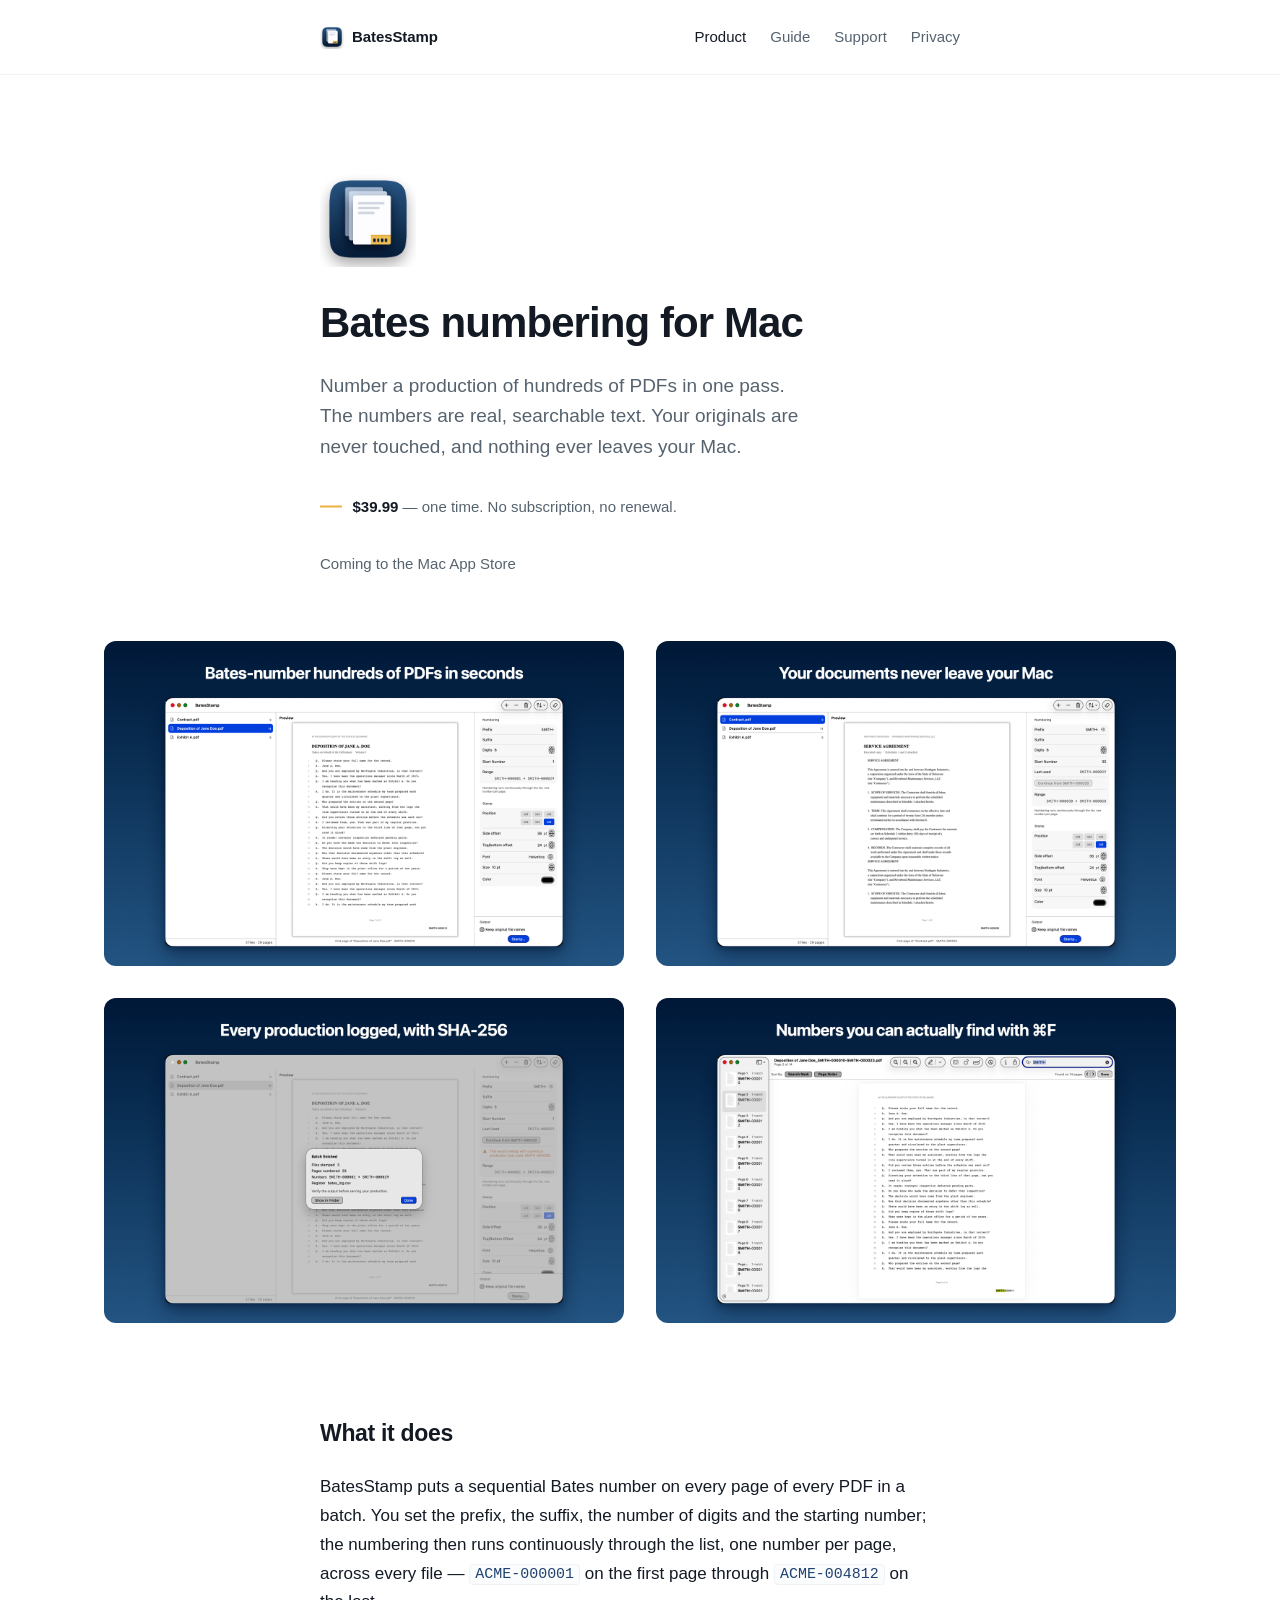
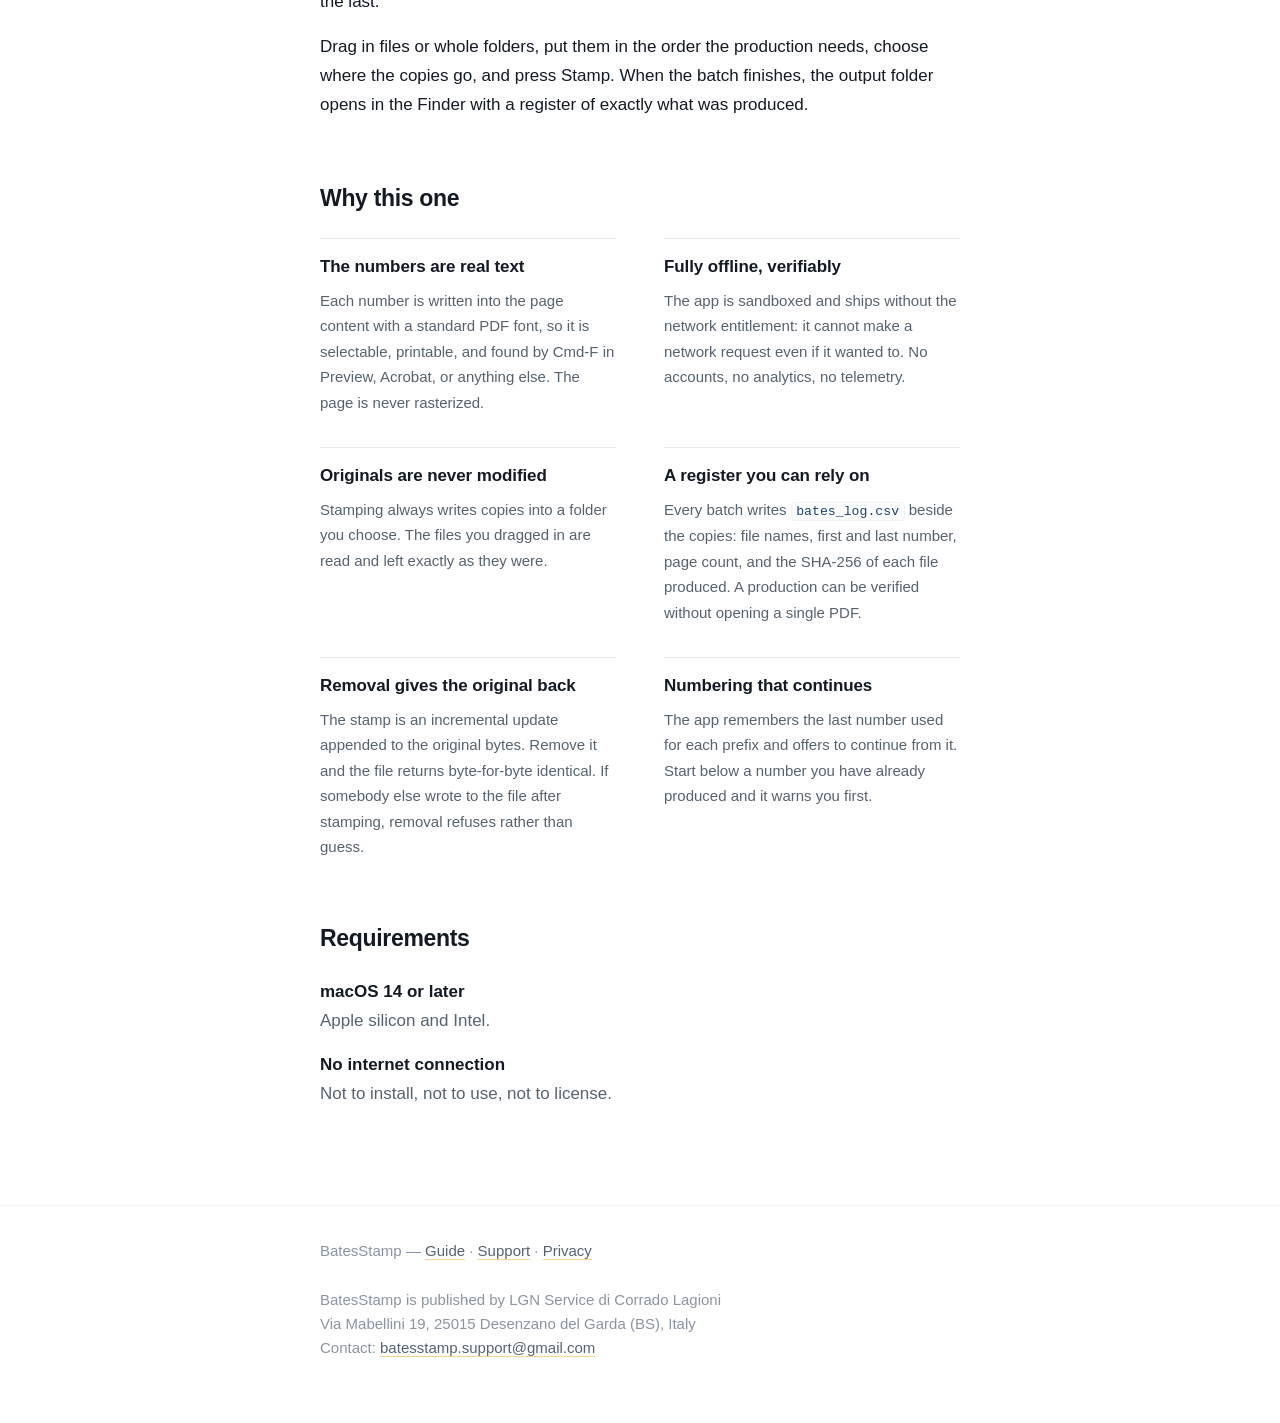
==== index.html @ 4b19bd5b "Publish site: 2026-09-12" ====
<!DOCTYPE html>
<html lang="en">
<head>
<meta charset="utf-8">
<meta name="viewport" content="width=device-width, initial-scale=1">
<title>BatesStamp — Bates numbering for Mac</title>
<meta name="description" content="Native macOS app that applies Bates numbering to batches of PDFs. Searchable numbers, fully offline, one-time purchase.">
<meta name="google-site-verification" content="0Fkn_wu-noSVgcpJXr1SHPMTS2Ft7W7g7rR6c6q0I0M" />
<link rel="icon" href="icon.png" type="image/png">
<link rel="stylesheet" href="style.css">
</head>
<body>

<header class="site-header">
    <div class="wrap">
        <a class="brand" href="index.html"><img src="icon.png" alt="">BatesStamp</a>
        <nav>
            <a href="index.html" aria-current="page">Product</a>
            <a href="guide.html">Guide</a>
            <a href="support.html">Support</a>
            <a href="privacy.html">Privacy</a>
        </nav>
    </div>
</header>

<main>

    <div class="wrap">

    <div class="hero">
        <img class="app-icon" src="icon.png" alt="The BatesStamp app icon" width="256" height="256">
        <h1>Bates numbering for Mac</h1>
        <p class="lead">
            Number a production of hundreds of PDFs in one pass. The numbers are
            real, searchable text. Your originals are never touched, and nothing
            ever leaves your Mac.
        </p>
        <p class="price"><span><strong>$39.99</strong> — one time. No subscription, no renewal.</span></p>

        <!-- Once the app is on sale, replace this line with the official Mac App
             Store badge from Apple's marketing resources, linked to the app's
             page. Keep the artwork local. -->
        <p class="coming">Coming to the Mac App Store</p>
    </div>

    </div>

    <div class="gallery">
        <img src="images/1-batch-and-preview.png" width="1440" height="900" loading="lazy"
             alt="A batch of three PDFs loaded in BatesStamp, the live preview showing SMITH-000010 stamped on the first page of a deposition.">
        <img src="images/2-numbering-panel.png" width="1440" height="900" loading="lazy"
             alt="The numbering settings: prefix SMITH-, six digits, and the range SMITH-000030 to SMITH-000058 the batch will produce.">
        <img src="images/3-batch-summary.png" width="1440" height="900" loading="lazy"
             alt="The end-of-batch summary: three files stamped, 29 pages numbered, SMITH-000001 to SMITH-000029, register bates_log.csv.">
        <img src="images/4-search-the-number.png" width="1440" height="900" loading="lazy"
             alt="A stamped PDF open in Preview, where a search for SMITH- finds the number on all fourteen pages.">
    </div>

    <div class="wrap">

    <section class="block">
        <h2>What it does</h2>
        <p>
            BatesStamp puts a sequential Bates number on every page of every PDF
            in a batch. You set the prefix, the suffix, the number of digits and
            the starting number; the numbering then runs continuously through the
            list, one number per page, across every file — <code>ACME-000001</code>
            on the first page through <code>ACME-004812</code> on the last.
        </p>
        <p>
            Drag in files or whole folders, put them in the order the production
            needs, choose where the copies go, and press Stamp. When the batch
            finishes, the output folder opens in the Finder with a register of
            exactly what was produced.
        </p>
    </section>

    <section class="block">
        <h2>Why this one</h2>
        <div class="features">

            <div class="feature">
                <h3>The numbers are real text</h3>
                <p>
                    Each number is written into the page content with a standard
                    PDF font, so it is selectable, printable, and found by Cmd-F
                    in Preview, Acrobat, or anything else. The page is never
                    rasterized.
                </p>
            </div>

            <div class="feature">
                <h3>Fully offline, verifiably</h3>
                <p>
                    The app is sandboxed and ships without the network
                    entitlement: it cannot make a network request even if it
                    wanted to. No accounts, no analytics, no telemetry.
                </p>
            </div>

            <div class="feature">
                <h3>Originals are never modified</h3>
                <p>
                    Stamping always writes copies into a folder you choose. The
                    files you dragged in are read and left exactly as they were.
                </p>
            </div>

            <div class="feature">
                <h3>A register you can rely on</h3>
                <p>
                    Every batch writes <code>bates_log.csv</code> beside the
                    copies: file names, first and last number, page count, and
                    the SHA-256 of each file produced. A production can be
                    verified without opening a single PDF.
                </p>
            </div>

            <div class="feature">
                <h3>Removal gives the original back</h3>
                <p>
                    The stamp is an incremental update appended to the original
                    bytes. Remove it and the file returns byte-for-byte
                    identical. If somebody else wrote to the file after
                    stamping, removal refuses rather than guess.
                </p>
            </div>

            <div class="feature">
                <h3>Numbering that continues</h3>
                <p>
                    The app remembers the last number used for each prefix and
                    offers to continue from it. Start below a number you have
                    already produced and it warns you first.
                </p>
            </div>

        </div>
    </section>

    <section class="block">
        <h2>Requirements</h2>
        <dl class="facts">
            <dt>macOS 14 or later</dt>
            <dd>Apple silicon and Intel.</dd>
            <dt>No internet connection</dt>
            <dd>Not to install, not to use, not to license.</dd>
        </dl>
    </section>

    </div>

</main>

<footer class="site-footer">
    <div class="wrap">
        <p>BatesStamp — <a href="guide.html">Guide</a> · <a href="support.html">Support</a> · <a href="privacy.html">Privacy</a></p>
        <p class="publisher">
            BatesStamp is published by LGN Service di Corrado Lagioni<br>
            Via Mabellini 19, 25015 Desenzano del Garda (BS), Italy<br>
            Contact: <a href="mailto:batesstamp.support@gmail.com">batesstamp.support@gmail.com</a>
        </p>
    </div>
</footer>

</body>
</html>
---- style.css ----
/* BatesStamp — hand-written stylesheet.
   No framework, no external font, no remote asset of any kind: the site makes
   the same promise the app does.

   One scale for type, one scale for space, and the icon's own colours used
   sparingly: navy carries the structure, gold appears only where the eye
   should stop. */

:root {
    /* Type: a 1.2 scale off a 17px body, rounded to whole pixels. */
    --text-xs:   0.8125rem;   /* 13 */
    --text-sm:   0.9375rem;   /* 15 */
    --text-base: 1.0625rem;   /* 17 */
    --text-md:   1.1875rem;   /* 19 */
    --text-lg:   1.4375rem;   /* 23 */

    /* Space: multiples of 8, so the vertical rhythm never drifts. */
    --space-1:  0.5rem;
    --space-2:  1rem;
    --space-3:  1.5rem;
    --space-4:  2rem;
    --space-5:  3rem;
    --space-6:  4rem;
    --space-7:  6rem;

    --measure: 65ch;          /* the reading line, never longer */
    --container: 43rem;

    /* Colour, from the icon. */
    --navy:      #1f426e;
    --gold:      #ecb242;
    --gold-ink:  #8a6212;                  /* gold dark enough to read as text */
    --gold-soft: rgba(236, 178, 66, 0.55); /* the underline, barely there */

    --bg:      #ffffff;
    --surface: #fbfcfd;
    --text:    #131a24;
    --text-2:  #56636f;
    --text-3:  #8a95a1;
    --line:    #e7ebf0;
    --line-2:  #f0f3f6;
}

@media (prefers-color-scheme: dark) {
    :root {
        --navy:      #a9c6e8;
        --gold:      #ecb242;
        --gold-ink:  #e0a93e;
        --gold-soft: rgba(236, 178, 66, 0.45);

        --bg:      #0b1017;
        --surface: #10171f;
        --text:    #e8edf3;
        --text-2:  #97a4b2;
        --text-3:  #69747f;
        --line:    #1d2732;
        --line-2:  #161f29;
    }
}

*, *::before, *::after { box-sizing: border-box; }

html { -webkit-text-size-adjust: 100%; }

body {
    margin: 0;
    background: var(--bg);
    color: var(--text);
    font-family: -apple-system, BlinkMacSystemFont, "SF Pro Text", "Segoe UI",
                 Roboto, Helvetica, Arial, sans-serif;
    font-size: var(--text-base);
    line-height: 1.7;
    -webkit-font-smoothing: antialiased;
    -moz-osx-font-smoothing: grayscale;
}

/* --- Type --- */

h1, h2, h3 {
    font-family: -apple-system, BlinkMacSystemFont, "SF Pro Display", "Segoe UI",
                 Roboto, Helvetica, Arial, sans-serif;
    color: var(--text);
    font-weight: 600;
    margin: 0;
    text-wrap: balance;
}

h1 {
    font-size: clamp(2rem, 1.35rem + 2.6vw, 2.625rem);
    line-height: 1.15;
    letter-spacing: -0.022em;
}

h2 {
    font-size: var(--text-lg);
    line-height: 1.3;
    letter-spacing: -0.014em;
    margin-bottom: var(--space-3);
}

h3 {
    font-size: var(--text-base);
    line-height: 1.45;
    letter-spacing: -0.006em;
    margin-bottom: var(--space-1);
}

p { margin: 0 0 var(--space-2); max-width: var(--measure); }
p:last-child { margin-bottom: 0; }

/* Lists read as prose, so they keep the reading measure and the paragraph
   rhythm rather than the browser's defaults. */

ul, ol {
    margin: 0 0 var(--space-2);
    padding-left: 1.4em;
    max-width: var(--measure);
}

li { margin-bottom: var(--space-1); }
li:last-child { margin-bottom: 0; }

strong { font-weight: 600; color: var(--text); }

a {
    color: var(--text);
    text-decoration: underline;
    text-decoration-color: var(--gold-soft);
    text-underline-offset: 0.2em;
    text-decoration-thickness: 1px;
    transition: color 160ms ease;
}

a:hover { color: var(--gold-ink); }

a:focus-visible {
    outline: 2px solid var(--gold);
    outline-offset: 3px;
    border-radius: 2px;
}

code {
    font-family: ui-monospace, SFMono-Regular, "SF Mono", Menlo, Consolas, monospace;
    font-size: 0.88em;
    color: var(--navy);
    background: var(--surface);
    border: 1px solid var(--line-2);
    border-radius: 4px;
    padding: 0.08em 0.34em;
    white-space: nowrap;
}

/* --- Frame --- */

.wrap {
    max-width: var(--container);
    margin: 0 auto;
    padding: 0 var(--space-3);
}

.site-header {
    padding: var(--space-3) 0;
    border-bottom: 1px solid var(--line-2);
}

.site-header .wrap {
    display: flex;
    align-items: center;
    justify-content: space-between;
    gap: var(--space-2);
    flex-wrap: wrap;
}

.brand {
    display: inline-flex;
    align-items: center;
    gap: var(--space-1);
    font-size: var(--text-sm);
    font-weight: 600;
    letter-spacing: -0.006em;
    color: var(--text);
    text-decoration: none;
}

.brand img { width: 24px; height: 24px; display: block; }

nav { display: flex; gap: var(--space-3); font-size: var(--text-sm); }

nav a {
    color: var(--text-2);
    text-decoration: none;
    transition: color 160ms ease;
}

nav a:hover, nav a[aria-current="page"] { color: var(--text); }

main { padding: var(--space-7) 0; }

.block + .block { margin-top: var(--space-6); }

.site-footer {
    border-top: 1px solid var(--line-2);
    padding: var(--space-4) 0 var(--space-6);
    color: var(--text-3);
    font-size: var(--text-sm);
}

.site-footer a { color: var(--text-2); }
.site-footer p { max-width: none; }

.site-footer .publisher {
    margin-top: var(--space-3);
    color: var(--text-3);
    line-height: 1.6;
}

/* --- Hero --- */

.hero { margin-bottom: var(--space-6); }

.hero .app-icon {
    width: 96px;
    height: 96px;
    display: block;
    margin-bottom: var(--space-4);
}

.hero h1 { margin-bottom: var(--space-3); }

.lead {
    font-size: var(--text-md);
    line-height: 1.6;
    color: var(--text-2);
    max-width: 46ch;
    margin-bottom: var(--space-4);
}

.price {
    font-size: var(--text-sm);
    color: var(--text-2);
    display: flex;
    align-items: baseline;
    gap: 0.7em;
}

/* The one place gold does any work on this page. */
.price::before {
    content: "";
    width: 22px;
    height: 2px;
    background: var(--gold);
    transform: translateY(-0.3em);
    flex: none;
}

/* --- Page intro on the inner pages --- */

.page-head { margin-bottom: var(--space-6); }
.page-head h1 { margin-bottom: var(--space-3); }
.page-head .lead { margin-bottom: 0; }

/* The line that stands where the Mac App Store badge will go. Quiet on
   purpose: it is a promise, not a button, and there is nothing to click yet. */

.coming {
    margin-top: var(--space-4);
    font-size: var(--text-sm);
    color: var(--text-2);
}

/* --- Gallery: the store panels. One per row, side by side once the page is
   wide enough that two of them are still worth looking at. It sits outside
   the reading column, which is why it is its own block in the markup. --- */

.gallery {
    max-width: 70rem;
    margin: 0 auto var(--space-7);
    padding: 0 var(--space-3);
    display: grid;
    grid-template-columns: 1fr;
    gap: var(--space-3);
}

.gallery img {
    display: block;
    width: 100%;
    height: auto;
    border-radius: 12px;
}

@media (min-width: 60rem) {
    .gallery { grid-template-columns: 1fr 1fr; gap: var(--space-4); }
}

/* --- Features: a grid drawn with hairlines, not with boxes --- */

.features {
    display: grid;
    grid-template-columns: 1fr 1fr;
    gap: var(--space-4) var(--space-5);
}

.feature { border-top: 1px solid var(--line); padding-top: var(--space-2); }
.feature p { color: var(--text-2); font-size: var(--text-sm); max-width: 42ch; }

/* --- Facts --- */

.facts { margin: 0; }
.facts dt { font-weight: 600; margin-top: var(--space-2); }
.facts dt:first-of-type { margin-top: 0; }
.facts dd { margin: 0; color: var(--text-2); max-width: var(--measure); }

/* --- FAQ --- */

.faq { border-top: 1px solid var(--line); }
.faq section { border-bottom: 1px solid var(--line); padding: var(--space-3) 0; }
.faq h3 { margin-bottom: var(--space-1); }
.faq p { color: var(--text-2); font-size: var(--text-sm); }
.faq p + p { margin-top: var(--space-2); }

/* --- Contact --- */

.contact { margin-bottom: var(--space-5); }
.contact .email { font-size: var(--text-md); display: inline-block; margin-bottom: var(--space-2); }
.contact p { color: var(--text-2); font-size: var(--text-sm); }

.note { color: var(--text-3); font-size: var(--text-sm); margin-top: var(--space-5); }

/* --- Narrow --- */

@media (max-width: 640px) {
    :root { --space-7: 4rem; --space-6: 3rem; }
    body { font-size: 1rem; }
    .features { grid-template-columns: 1fr; gap: var(--space-3); }
    .hero .app-icon { width: 80px; height: 80px; }
    nav { gap: var(--space-2); }
}
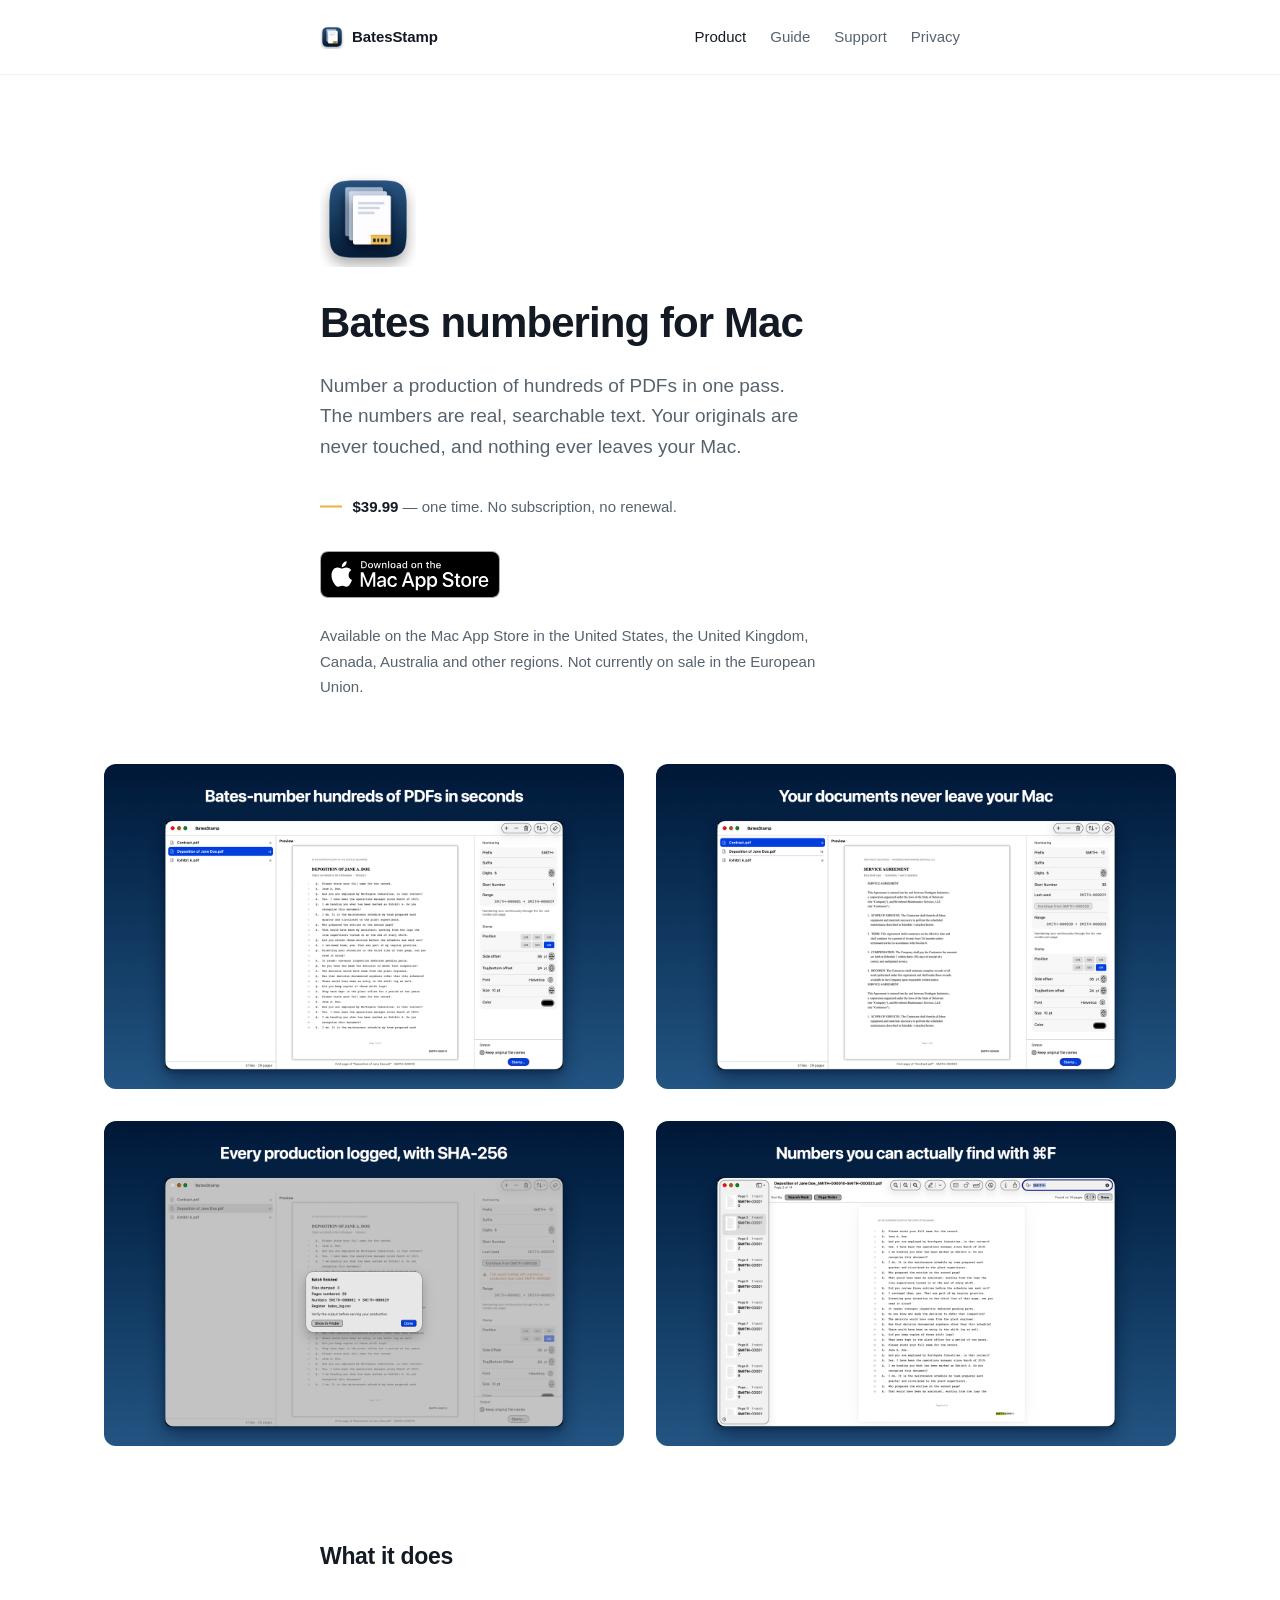
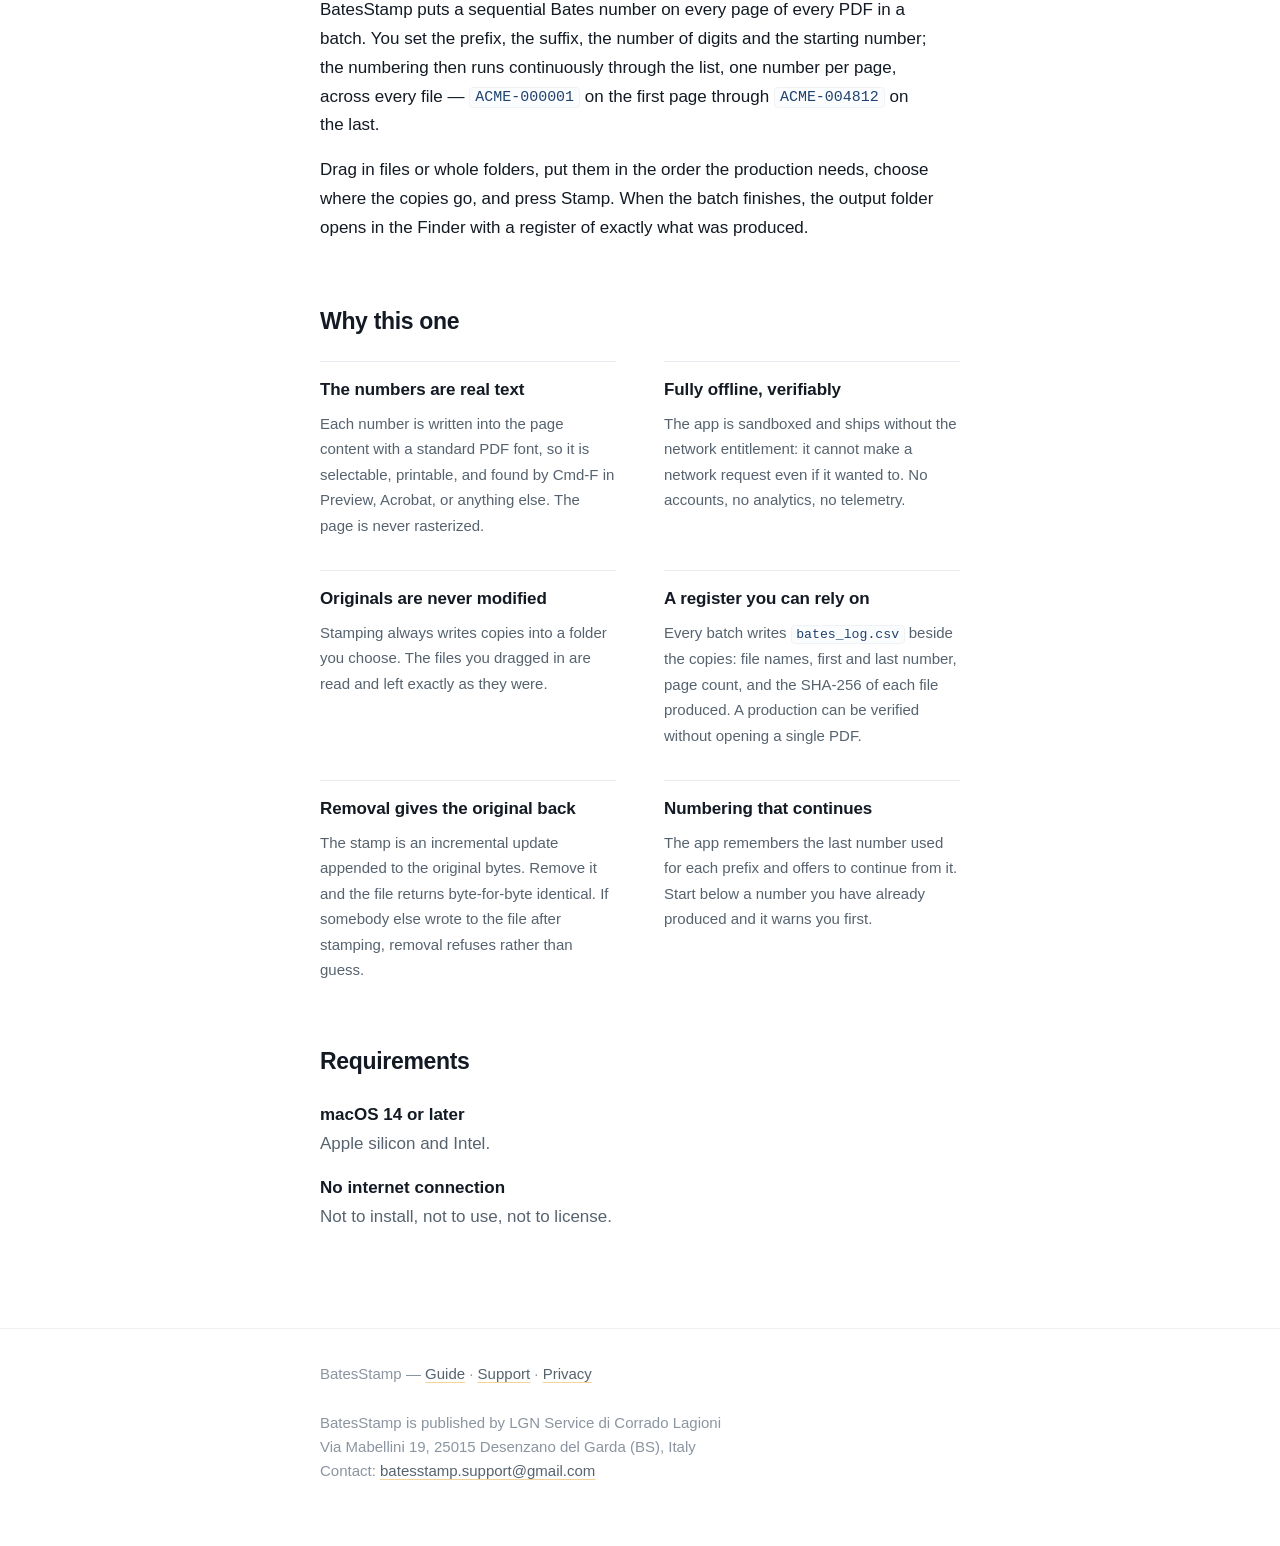
==== commit d1b8c4be: "Publish site: 2026-09-15" ====
--- a/index.html
+++ b/index.html
@@ -37,10 +37,15 @@
         </p>
         <p class="price"><span><strong>$39.99</strong> — one time. No subscription, no renewal.</span></p>
 
-        <!-- Once the app is on sale, replace this line with the official Mac App
-             Store badge from Apple's marketing resources, linked to the app's
-             page. Keep the artwork local. -->
-        <p class="coming">Coming to the Mac App Store</p>
+        <p class="store">
+            <a class="store-badge" href="https://apps.apple.com/us/app/bates-stamp-pdf-numbering/id6811325879">
+                <picture>
+                    <source srcset="mac-app-store-badge-white.svg" media="(prefers-color-scheme: dark)">
+                    <img src="mac-app-store-badge-black.svg" alt="Download on the Mac App Store" width="180" height="46">
+                </picture>
+            </a>
+        </p>
+        <p class="availability">Available on the Mac App Store in the United States, the United Kingdom, Canada, Australia and other regions. Not currently on sale in the European Union.</p>
     </div>
 
     </div>
--- a/style.css
+++ b/style.css
@@ -259,11 +259,28 @@
 .page-head h1 { margin-bottom: var(--space-3); }
 .page-head .lead { margin-bottom: 0; }
 
-/* The line that stands where the Mac App Store badge will go. Quiet on
-   purpose: it is a promise, not a button, and there is nothing to click yet. */
-
-.coming {
+/* The Mac App Store badge. Apple's artwork, served from this site rather than
+   hotlinked, black on light and white on dark as their guidelines require. The
+   availability line below it is the plain truth about where it is on sale. */
+
+.store {
     margin-top: var(--space-4);
+    margin-bottom: var(--space-2);
+}
+
+.store-badge {
+    display: inline-block;
+    border: 0;
+    text-decoration: none;
+}
+
+.store-badge img {
+    display: block;
+    width: 180px;
+    height: auto;
+}
+
+.availability {
     font-size: var(--text-sm);
     color: var(--text-2);
 }
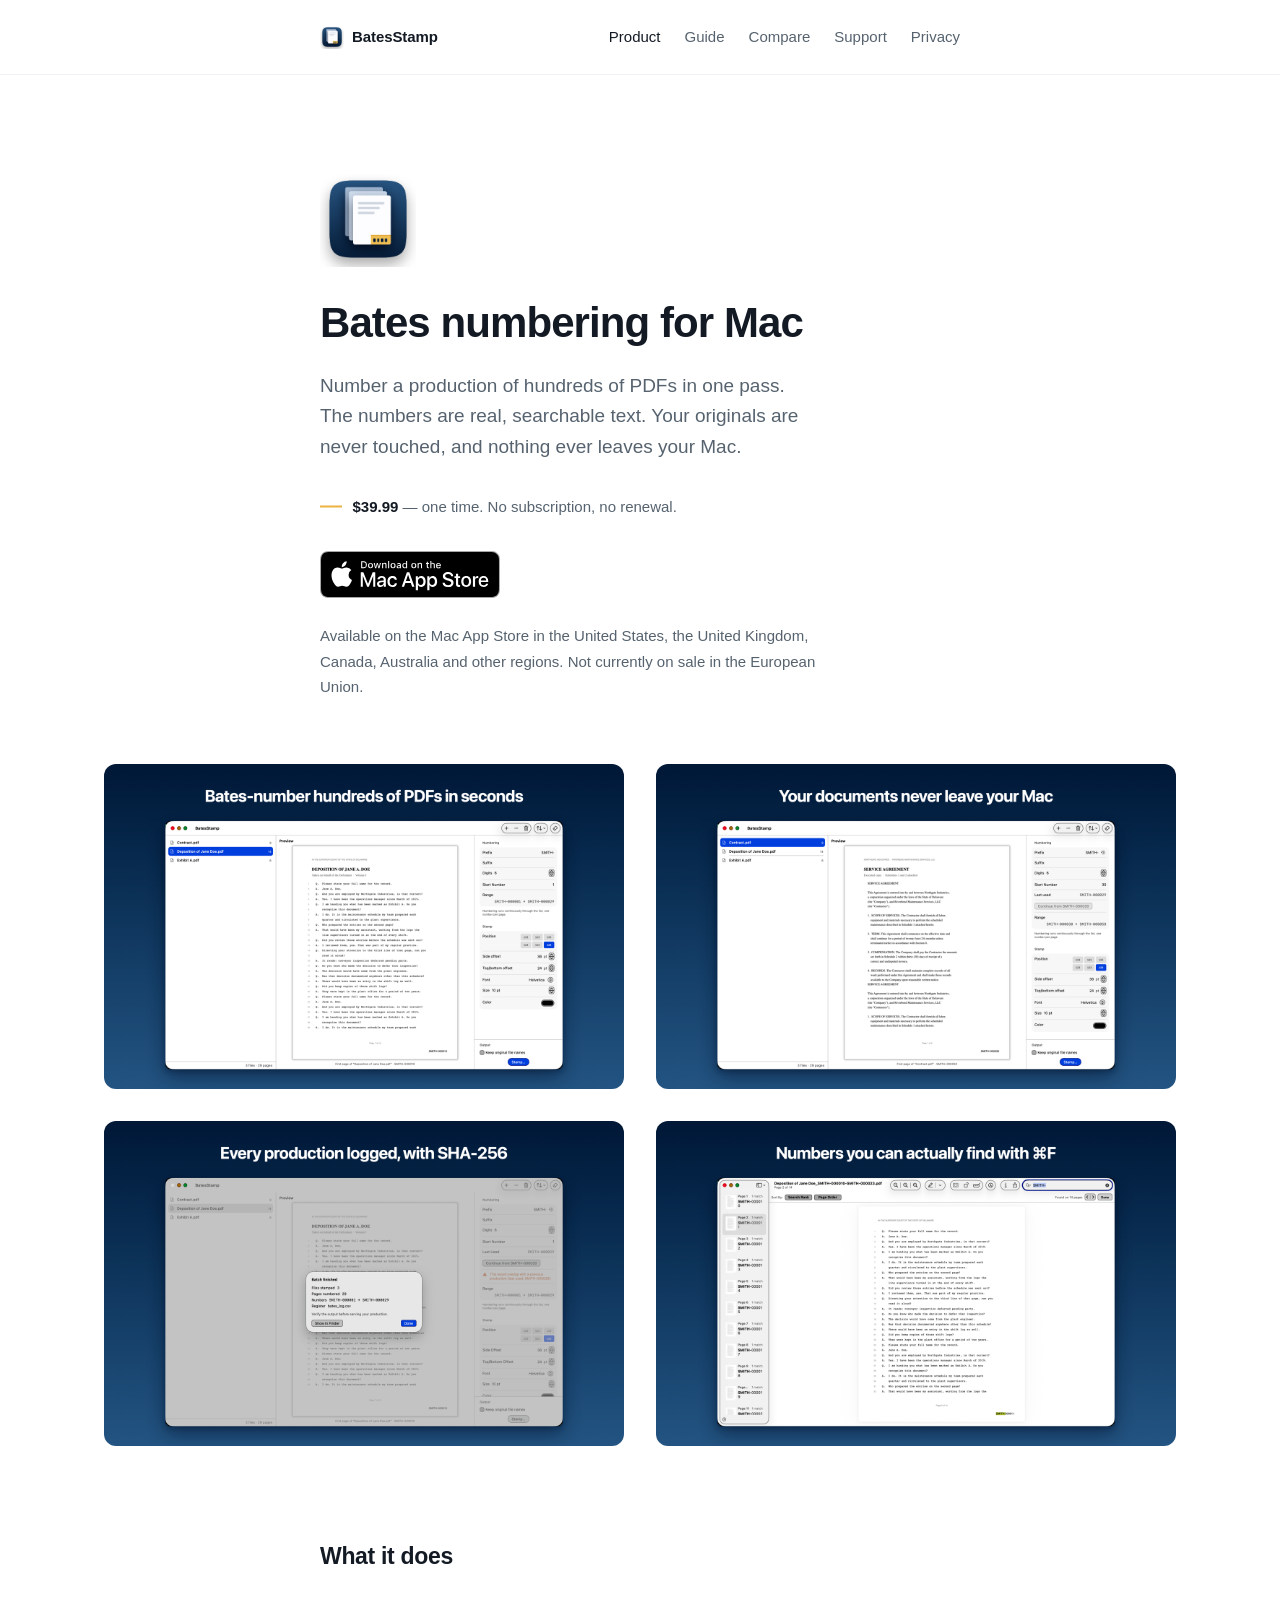
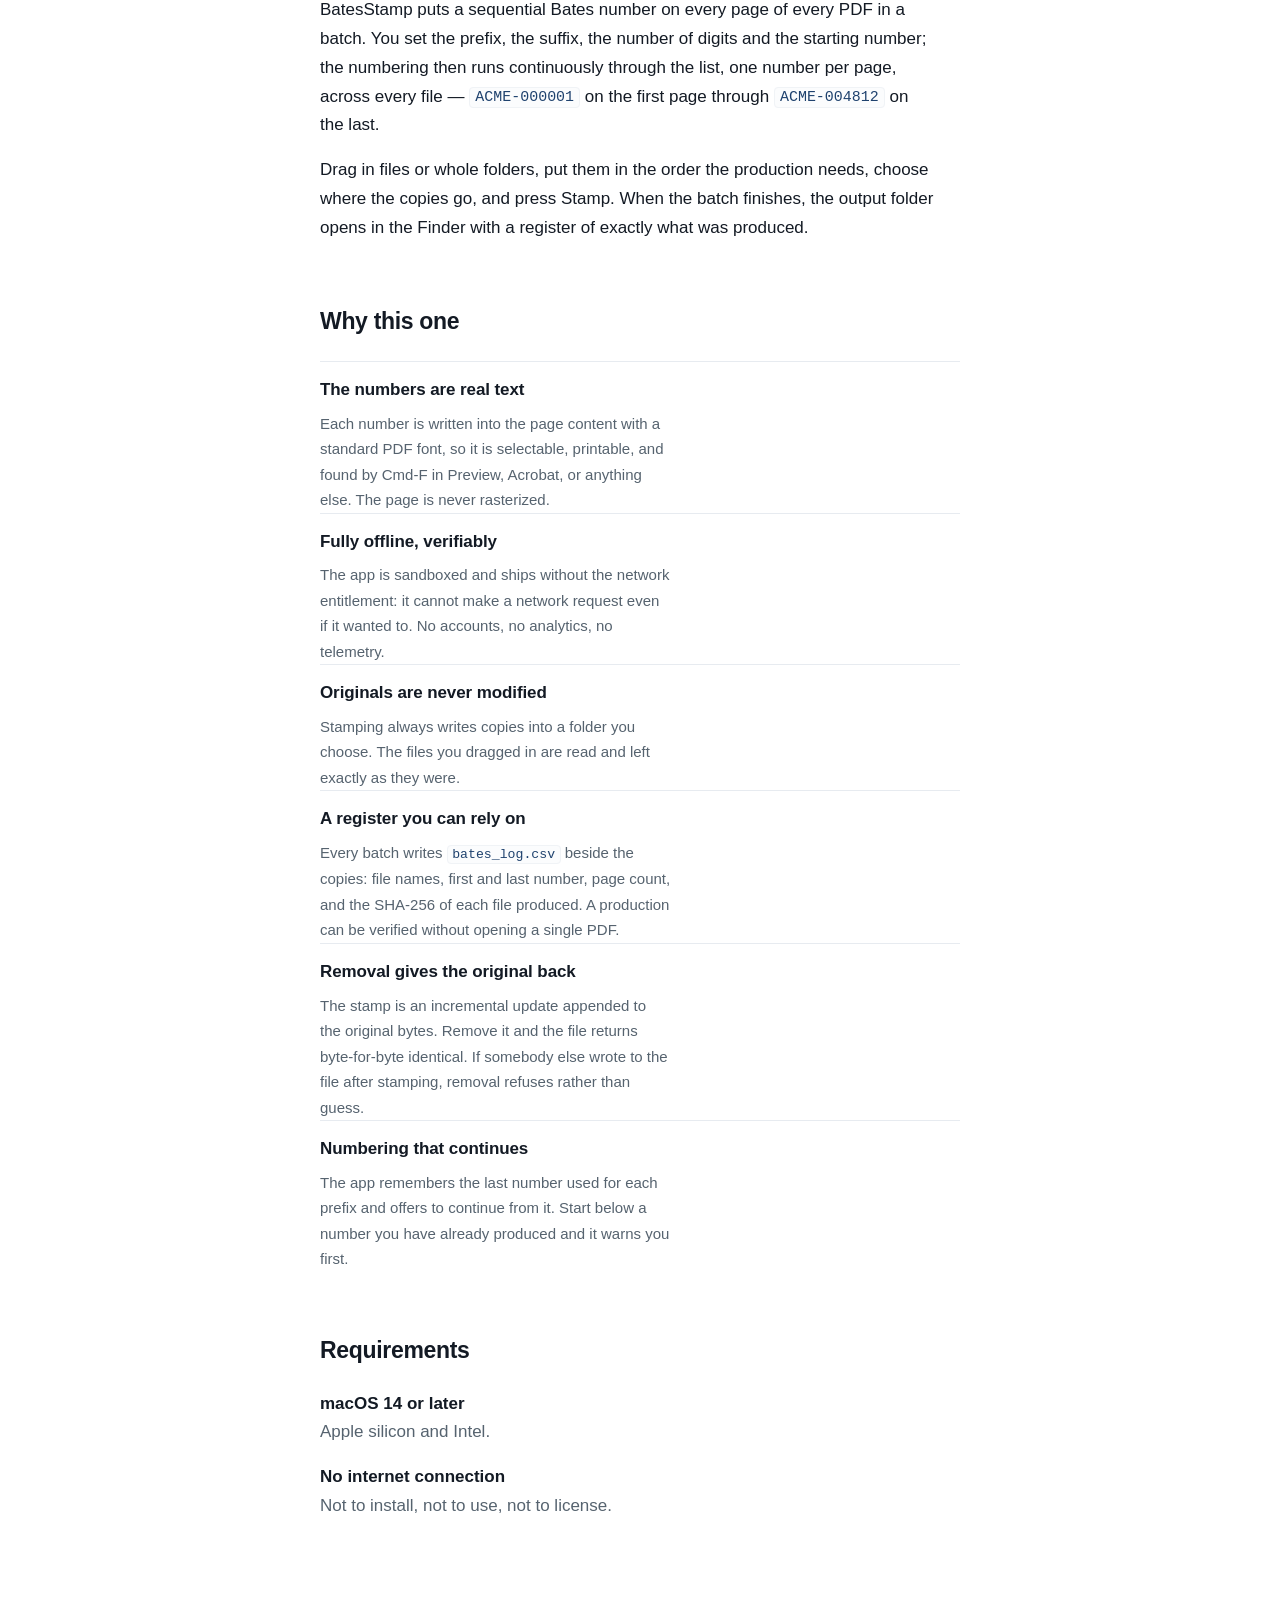
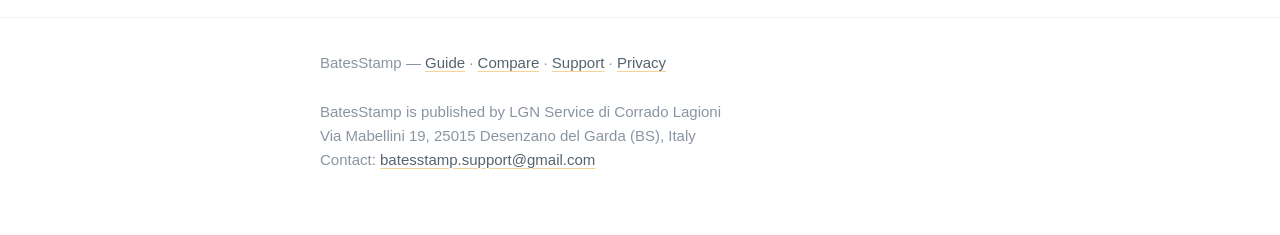
==== commit 6601ee7c: "Publish site: 2026-09-15" ====
--- a/index.html
+++ b/index.html
@@ -17,6 +17,7 @@
         <nav>
             <a href="index.html" aria-current="page">Product</a>
             <a href="guide.html">Guide</a>
+            <a href="compare.html">Compare</a>
             <a href="support.html">Support</a>
             <a href="privacy.html">Privacy</a>
         </nav>
@@ -159,7 +160,7 @@
 
 <footer class="site-footer">
     <div class="wrap">
-        <p>BatesStamp — <a href="guide.html">Guide</a> · <a href="support.html">Support</a> · <a href="privacy.html">Privacy</a></p>
+        <p>BatesStamp — <a href="guide.html">Guide</a> · <a href="compare.html">Compare</a> · <a href="support.html">Support</a> · <a href="privacy.html">Privacy</a></p>
         <p class="publisher">
             BatesStamp is published by LGN Service di Corrado Lagioni<br>
             Via Mabellini 19, 25015 Desenzano del Garda (BS), Italy<br>
--- a/style.css
+++ b/style.css
@@ -184,7 +184,12 @@
 
 .brand img { width: 24px; height: 24px; display: block; }
 
-nav { display: flex; gap: var(--space-3); font-size: var(--text-sm); }
+nav {
+    display: flex;
+    flex-wrap: wrap;
+    gap: var(--space-1) var(--space-3);
+    font-size: var(--text-sm);
+}
 
 nav a {
     color: var(--text-2);
@@ -309,7 +314,65 @@
     .gallery { grid-template-columns: 1fr 1fr; gap: var(--space-4); }
 }
 
-/* --- Features: a grid drawn with hairlines, not with boxes --- */
+/* --- Comparison table: the same hairlines the rest of the page is drawn
+   with, and never wider than the reading column allows. On a narrow screen
+   the table scrolls inside its own box rather than pushing the page sideways.
+   --- */
+
+.table-scroll {
+    overflow-x: auto;
+    margin-bottom: var(--space-2);
+    -webkit-overflow-scrolling: touch;
+}
+
+table.compare {
+    border-collapse: collapse;
+    width: 100%;
+    min-width: 34rem;
+    font-size: var(--text-sm);
+    text-align: left;
+}
+
+table.compare th,
+table.compare td {
+    padding: var(--space-2) var(--space-2) var(--space-2) 0;
+    border-bottom: 1px solid var(--line);
+    vertical-align: top;
+}
+
+table.compare thead th {
+    padding-top: 0;
+    font-size: var(--text-xs);
+    font-weight: 600;
+    letter-spacing: 0.04em;
+    text-transform: uppercase;
+    color: var(--text-3);
+    border-bottom: 1px solid var(--line);
+}
+
+table.compare tbody th {
+    font-weight: 600;
+    color: var(--text);
+    padding-right: var(--space-3);
+}
+
+table.compare tbody td { color: var(--text-2); }
+
+table.compare tbody tr:last-child th,
+table.compare tbody tr:last-child td { border-bottom: 0; }
+
+/* Our own row: gold on the left edge, the one mark of emphasis the table gets. */
+table.compare tr.is-ours th,
+table.compare tr.is-ours td { color: var(--text); }
+
+table.compare tr.is-ours th {
+    box-shadow: inset 2px 0 0 var(--gold);
+    padding-left: var(--space-1);
+}
+
+.table-note { color: var(--text-3); font-size: var(--text-sm); }
+
+ . "/* --- Features: a grid drawn with hairlines, not with boxes --- */"
 
 .features {
     display: grid;
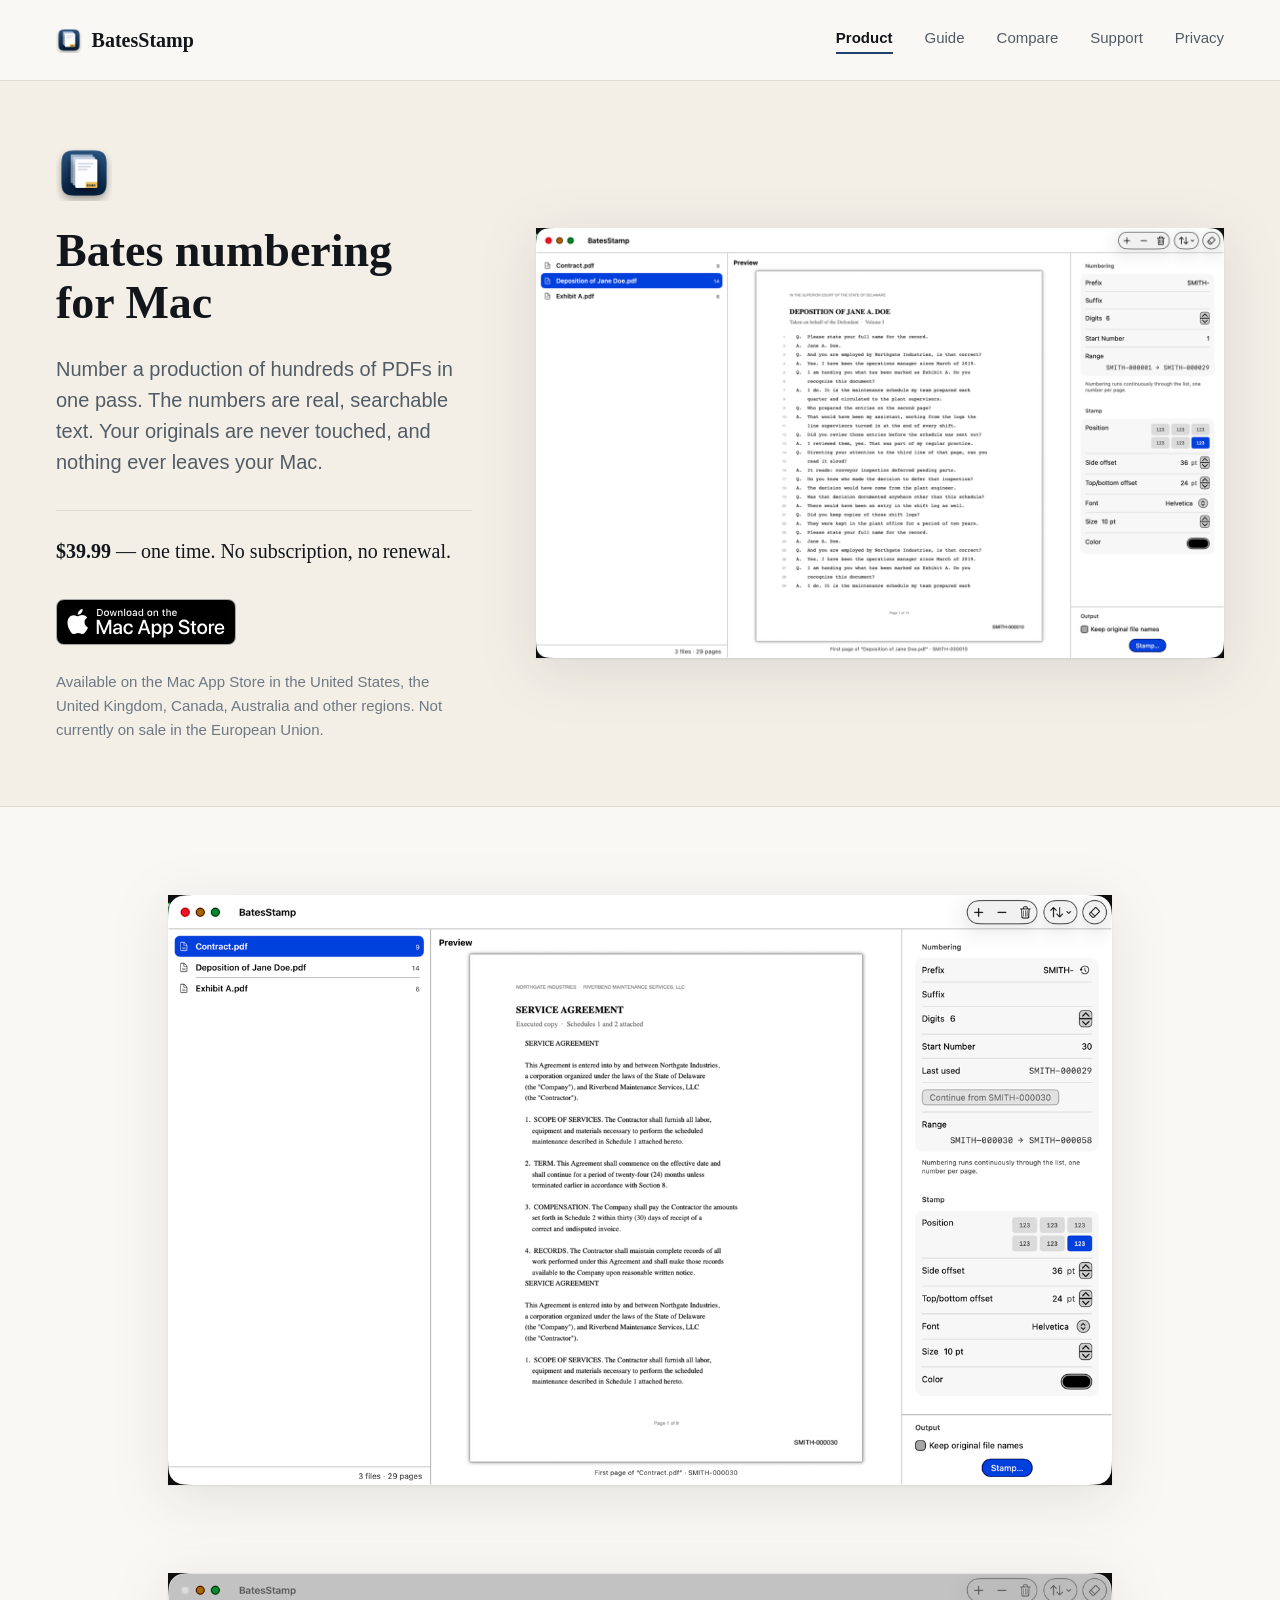
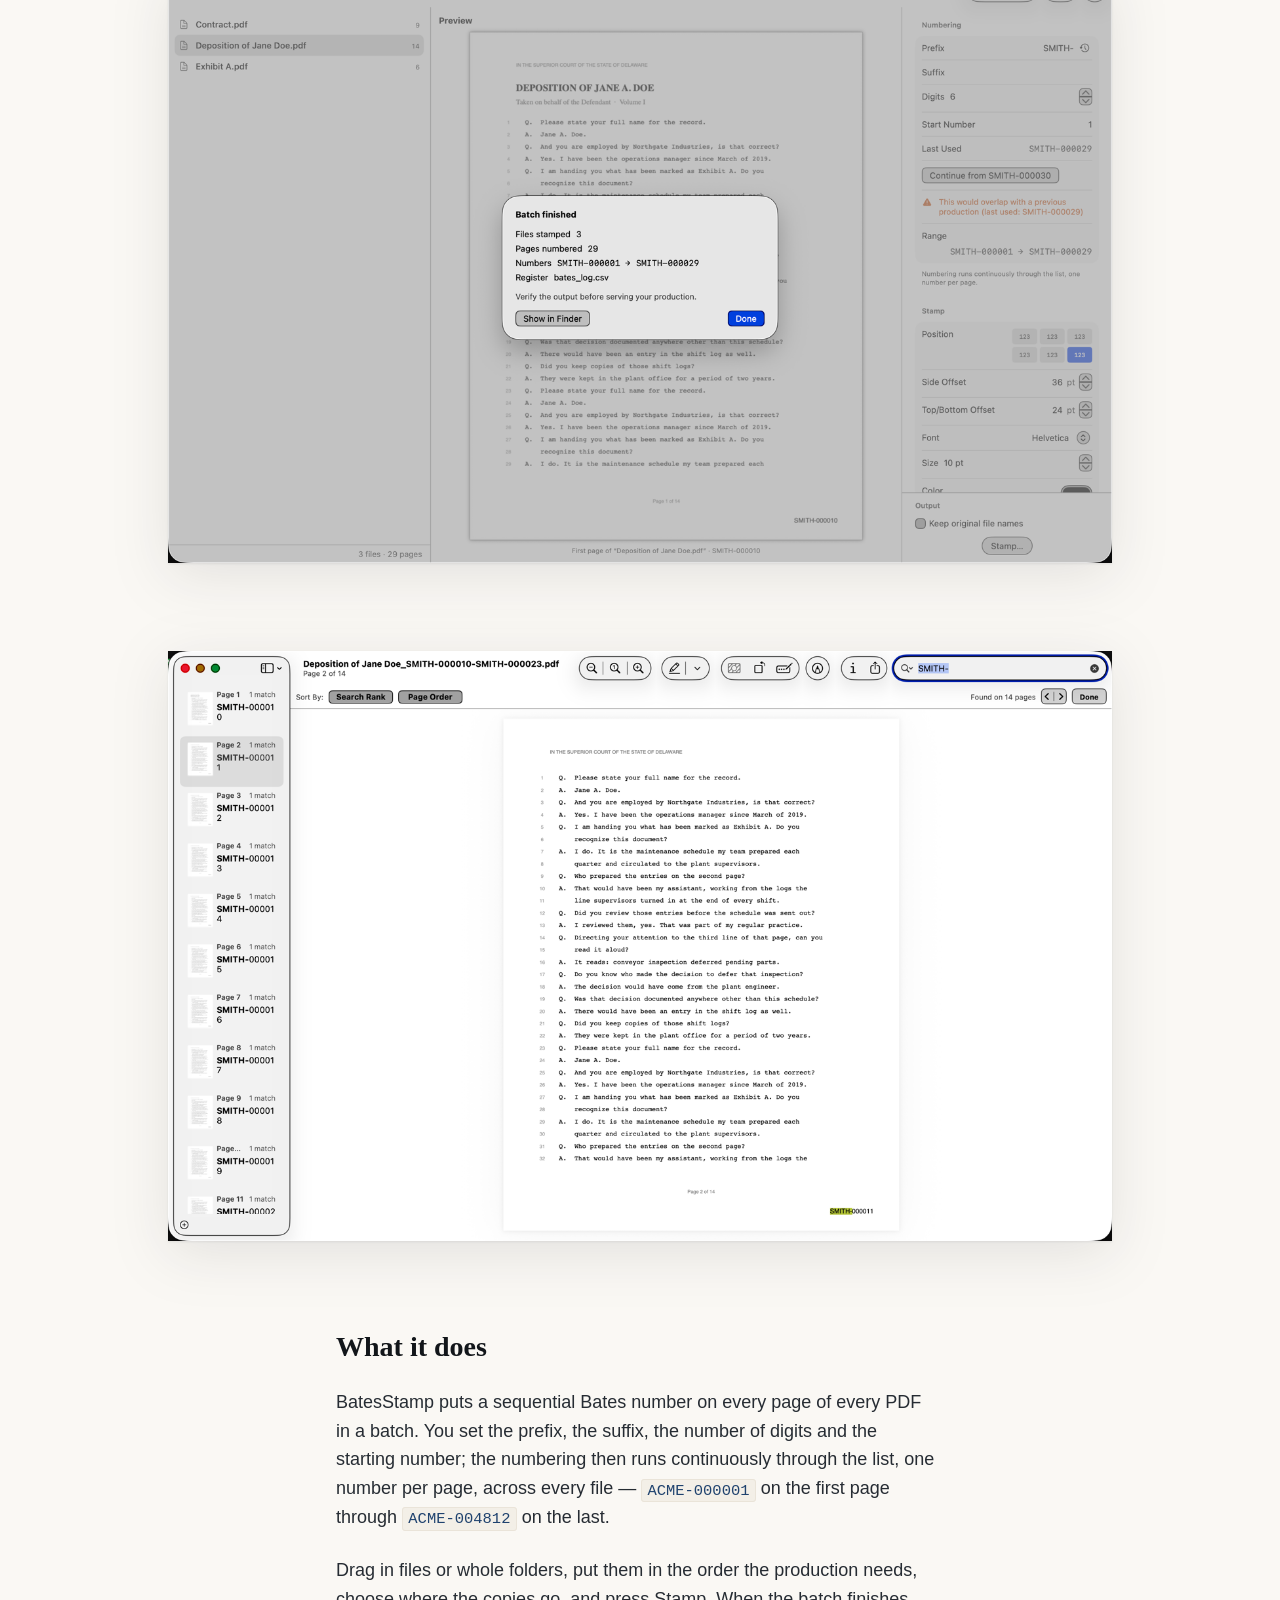
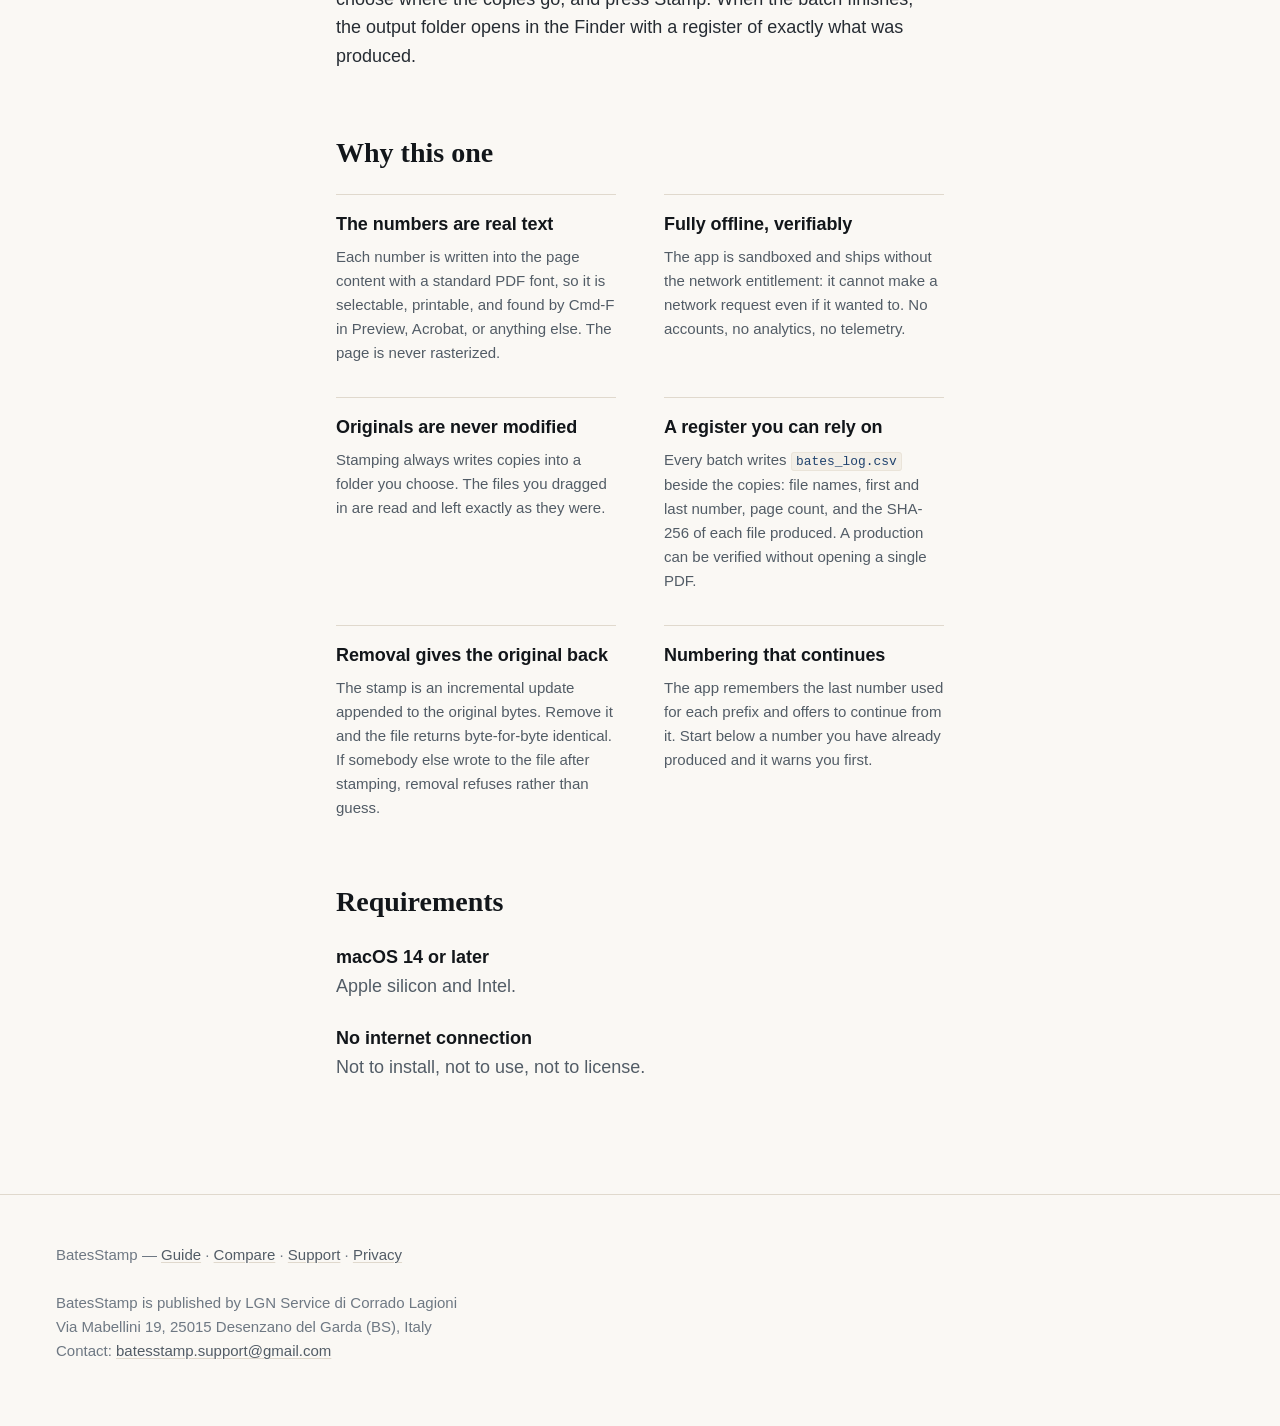
==== commit 78094a7e: "Publish site: 2026-09-15" ====
--- a/index.html
+++ b/index.html
@@ -12,7 +12,7 @@
 <body>
 
 <header class="site-header">
-    <div class="wrap">
+    <div class="wrap-wide">
         <a class="brand" href="index.html"><img src="icon.png" alt="">BatesStamp</a>
         <nav>
             <a href="index.html" aria-current="page">Product</a>
@@ -24,42 +24,54 @@
     </div>
 </header>
 
-<main>
+<main class="home">
 
-    <div class="wrap">
+    <section class="hero">
+        <div class="wrap-wide hero-grid">
 
-    <div class="hero">
-        <img class="app-icon" src="icon.png" alt="The BatesStamp app icon" width="256" height="256">
-        <h1>Bates numbering for Mac</h1>
-        <p class="lead">
-            Number a production of hundreds of PDFs in one pass. The numbers are
-            real, searchable text. Your originals are never touched, and nothing
-            ever leaves your Mac.
-        </p>
-        <p class="price"><span><strong>$39.99</strong> — one time. No subscription, no renewal.</span></p>
+            <div class="hero-text">
+                <img class="app-icon" src="icon.png" alt="The BatesStamp app icon" width="256" height="256">
+                <h1>Bates numbering for Mac</h1>
+                <p class="lead">
+                    Number a production of hundreds of PDFs in one pass. The numbers are
+                    real, searchable text. Your originals are never touched, and nothing
+                    ever leaves your Mac.
+                </p>
+                <p class="price"><span><strong>$39.99</strong> — one time. No subscription, no renewal.</span></p>
 
-        <p class="store">
-            <a class="store-badge" href="https://apps.apple.com/us/app/bates-stamp-pdf-numbering/id6811325879">
-                <picture>
-                    <source srcset="mac-app-store-badge-white.svg" media="(prefers-color-scheme: dark)">
-                    <img src="mac-app-store-badge-black.svg" alt="Download on the Mac App Store" width="180" height="46">
-                </picture>
-            </a>
-        </p>
-        <p class="availability">Available on the Mac App Store in the United States, the United Kingdom, Canada, Australia and other regions. Not currently on sale in the European Union.</p>
-    </div>
+                <p class="store">
+                    <a class="store-badge" href="https://apps.apple.com/us/app/bates-stamp-pdf-numbering/id6811325879">
+                        <picture>
+                            <source srcset="mac-app-store-badge-white.svg" media="(prefers-color-scheme: dark)">
+                            <img src="mac-app-store-badge-black.svg" alt="Download on the Mac App Store" width="180" height="46">
+                        </picture>
+                    </a>
+                </p>
+                <p class="availability">Available on the Mac App Store in the United States, the United Kingdom, Canada, Australia and other regions. Not currently on sale in the European Union.</p>
+            </div>
 
-    </div>
+            <figure class="shot">
+                <img src="images/1-batch-and-preview.png" width="1440" height="900"
+                     alt="A batch of three PDFs loaded in BatesStamp, the live preview showing SMITH-000010 stamped on the first page of a deposition.">
+            </figure>
+
+        </div>
+    </section>
+
 
     <div class="gallery">
-        <img src="images/1-batch-and-preview.png" width="1440" height="900" loading="lazy"
-             alt="A batch of three PDFs loaded in BatesStamp, the live preview showing SMITH-000010 stamped on the first page of a deposition.">
-        <img src="images/2-numbering-panel.png" width="1440" height="900" loading="lazy"
-             alt="The numbering settings: prefix SMITH-, six digits, and the range SMITH-000030 to SMITH-000058 the batch will produce.">
-        <img src="images/3-batch-summary.png" width="1440" height="900" loading="lazy"
-             alt="The end-of-batch summary: three files stamped, 29 pages numbered, SMITH-000001 to SMITH-000029, register bates_log.csv.">
-        <img src="images/4-search-the-number.png" width="1440" height="900" loading="lazy"
-             alt="A stamped PDF open in Preview, where a search for SMITH- finds the number on all fourteen pages.">
+        <figure class="shot">
+            <img src="images/2-numbering-panel.png" width="1440" height="900" loading="lazy"
+                 alt="The numbering settings: prefix SMITH-, six digits, and the range SMITH-000030 to SMITH-000058 the batch will produce.">
+        </figure>
+        <figure class="shot">
+            <img src="images/3-batch-summary.png" width="1440" height="900" loading="lazy"
+                 alt="The end-of-batch summary: three files stamped, 29 pages numbered, SMITH-000001 to SMITH-000029, register bates_log.csv.">
+        </figure>
+        <figure class="shot">
+            <img src="images/4-search-the-number.png" width="1440" height="900" loading="lazy"
+                 alt="A stamped PDF open in Preview, where a search for SMITH- finds the number on all fourteen pages.">
+        </figure>
     </div>
 
     <div class="wrap">
@@ -72,13 +84,13 @@
             the starting number; the numbering then runs continuously through the
             list, one number per page, across every file — <code>ACME-000001</code>
             on the first page through <code>ACME-004812</code> on the last.
-        </p>
+            </p>
         <p>
             Drag in files or whole folders, put them in the order the production
             needs, choose where the copies go, and press Stamp. When the batch
             finishes, the output folder opens in the Finder with a register of
             exactly what was produced.
-        </p>
+            </p>
     </section>
 
     <section class="block">
@@ -159,13 +171,13 @@
 </main>
 
 <footer class="site-footer">
-    <div class="wrap">
+    <div class="wrap-wide">
         <p>BatesStamp — <a href="guide.html">Guide</a> · <a href="compare.html">Compare</a> · <a href="support.html">Support</a> · <a href="privacy.html">Privacy</a></p>
         <p class="publisher">
             BatesStamp is published by LGN Service di Corrado Lagioni<br>
             Via Mabellini 19, 25015 Desenzano del Garda (BS), Italy<br>
             Contact: <a href="mailto:batesstamp.support@gmail.com">batesstamp.support@gmail.com</a>
-        </p>
+            </p>
     </div>
 </footer>
 
--- a/style.css
+++ b/style.css
@@ -2,17 +2,25 @@
    No framework, no external font, no remote asset of any kind: the site makes
    the same promise the app does.
 
-   One scale for type, one scale for space, and the icon's own colours used
-   sparingly: navy carries the structure, gold appears only where the eye
-   should stop. */
+   The page is set the way a well-made document is set: a serif for the
+   headings, a sans for the text, a warm paper rather than a screen white, and
+   one colour — the navy from the app's icon — carrying every piece of
+   structure. Gold is kept back for one job only: the focus ring. */
 
 :root {
-    /* Type: a 1.2 scale off a 17px body, rounded to whole pixels. */
+    --font-serif: Charter, "Bitstream Charter", "Iowan Old Style",
+                  "Palatino Linotype", Palatino, Georgia, "Times New Roman", serif;
+    --font-sans:  -apple-system, BlinkMacSystemFont, "SF Pro Text", "Segoe UI",
+                  Roboto, Helvetica, Arial, sans-serif;
+    --font-mono:  ui-monospace, SFMono-Regular, "SF Mono", Menlo, Consolas, monospace;
+
+    /* Type. An 18px body with wide gaps between the levels, so a heading is
+       never mistaken for emphasised text. */
     --text-xs:   0.8125rem;   /* 13 */
     --text-sm:   0.9375rem;   /* 15 */
-    --text-base: 1.0625rem;   /* 17 */
-    --text-md:   1.1875rem;   /* 19 */
-    --text-lg:   1.4375rem;   /* 23 */
+    --text-base: 1.125rem;    /* 18 — the body, never smaller */
+    --text-md:   1.25rem;     /* 20 */
+    --text-lg:   1.75rem;     /* 28 */
 
     /* Space: multiples of 8, so the vertical rhythm never drifts. */
     --space-1:  0.5rem;
@@ -21,40 +29,55 @@
     --space-4:  2rem;
     --space-5:  3rem;
     --space-6:  4rem;
-    --space-7:  6rem;
-
-    --measure: 65ch;          /* the reading line, never longer */
-    --container: 43rem;
-
-    /* Colour, from the icon. */
-    --navy:      #1f426e;
-    --gold:      #ecb242;
-    --gold-ink:  #8a6212;                  /* gold dark enough to read as text */
-    --gold-soft: rgba(236, 178, 66, 0.55); /* the underline, barely there */
-
-    --bg:      #ffffff;
-    --surface: #fbfcfd;
-    --text:    #131a24;
-    --text-2:  #56636f;
-    --text-3:  #8a95a1;
-    --line:    #e7ebf0;
-    --line-2:  #f0f3f6;
+    --space-7:  5.5rem;
+
+    --measure: 33.5em;        /* ~72 characters at the body size */
+    --container: 41rem;       /* the reading column */
+    --container-wide: 76rem;  /* masthead, hero and screenshots */
+
+    /* Warm paper, near-black ink, and the icon's navy. */
+    --bg:       #faf8f4;
+    --surface:  #f3efe7;
+    --line:     #e0d9cd;
+    --line-soft:#eae4d9;
+
+    --ink:      #12161a;      /* headings */
+    --text:     #262c33;      /* body */
+    --text-2:   #525c66;      /* secondary prose */
+    --text-3:   #6e7883;      /* notes, captions, footer */
+
+    --navy:     #1f426e;      /* the one accent: links and structure */
+    --navy-2:   #163254;      /* its hover */
+    --navy-soft:rgba(31, 66, 110, 0.32);
+
+    --gold:     #b8860b;      /* held back for the focus ring alone */
+
+    --shadow-1: rgba(18, 22, 26, 0.07);
+    --shadow-2: rgba(18, 22, 26, 0.10);
+    --edge:     rgba(18, 22, 26, 0.22);
 }
 
 @media (prefers-color-scheme: dark) {
     :root {
-        --navy:      #a9c6e8;
-        --gold:      #ecb242;
-        --gold-ink:  #e0a93e;
-        --gold-soft: rgba(236, 178, 66, 0.45);
-
-        --bg:      #0b1017;
-        --surface: #10171f;
-        --text:    #e8edf3;
-        --text-2:  #97a4b2;
-        --text-3:  #69747f;
-        --line:    #1d2732;
-        --line-2:  #161f29;
+        --bg:       #15181c;
+        --surface:  #1c2026;
+        --line:     #2c323a;
+        --line-soft:#242931;
+
+        --ink:      #f1eee8;
+        --text:     #e2e0da;
+        --text-2:   #a6adb5;
+        --text-3:   #838c95;
+
+        --navy:     #9cbde3;
+        --navy-2:   #bcd4ef;
+        --navy-soft:rgba(156, 189, 227, 0.36);
+
+        --gold:     #e7b54b;
+
+        --shadow-1: rgba(0, 0, 0, 0.36);
+        --shadow-2: rgba(0, 0, 0, 0.44);
+        --edge:     rgba(0, 0, 0, 0.55);
     }
 }
 
@@ -66,87 +89,94 @@
     margin: 0;
     background: var(--bg);
     color: var(--text);
-    font-family: -apple-system, BlinkMacSystemFont, "SF Pro Text", "Segoe UI",
-                 Roboto, Helvetica, Arial, sans-serif;
+    font-family: var(--font-sans);
     font-size: var(--text-base);
-    line-height: 1.7;
+    line-height: 1.6;
     -webkit-font-smoothing: antialiased;
     -moz-osx-font-smoothing: grayscale;
 }
 
 /* --- Type --- */
 
-h1, h2, h3 {
-    font-family: -apple-system, BlinkMacSystemFont, "SF Pro Display", "Segoe UI",
-                 Roboto, Helvetica, Arial, sans-serif;
-    color: var(--text);
+h1, h2 {
+    font-family: var(--font-serif);
+    color: var(--ink);
     font-weight: 600;
     margin: 0;
     text-wrap: balance;
+    letter-spacing: 0;
 }
 
 h1 {
-    font-size: clamp(2rem, 1.35rem + 2.6vw, 2.625rem);
-    line-height: 1.15;
-    letter-spacing: -0.022em;
+    font-size: clamp(2.125rem, 1.5rem + 2.4vw, 2.875rem);
+    line-height: 1.14;
 }
 
 h2 {
     font-size: var(--text-lg);
-    line-height: 1.3;
-    letter-spacing: -0.014em;
+    line-height: 1.25;
     margin-bottom: var(--space-3);
 }
 
 h3 {
+    font-family: var(--font-sans);
     font-size: var(--text-base);
+    font-weight: 600;
+    color: var(--ink);
     line-height: 1.45;
-    letter-spacing: -0.006em;
-    margin-bottom: var(--space-1);
-}
-
-p { margin: 0 0 var(--space-2); max-width: var(--measure); }
+    margin: 0 0 var(--space-1);
+    letter-spacing: -0.004em;
+}
+
+p { margin: 0 0 var(--space-3); max-width: var(--measure); }
 p:last-child { margin-bottom: 0; }
 
 /* Lists read as prose, so they keep the reading measure and the paragraph
    rhythm rather than the browser's defaults. */
 
 ul, ol {
-    margin: 0 0 var(--space-2);
-    padding-left: 1.4em;
+    margin: 0 0 var(--space-3);
+    padding-left: 1.3em;
     max-width: var(--measure);
 }
 
-li { margin-bottom: var(--space-1); }
+li { margin-bottom: var(--space-2); padding-left: 0.2em; }
 li:last-child { margin-bottom: 0; }
 
-strong { font-weight: 600; color: var(--text); }
+li::marker { color: var(--text-3); }
+
+strong { font-weight: 600; color: var(--ink); }
+
+/* Links are underlined everywhere they sit in prose. In a legal context it
+   should never take a hover to find out what is a link. */
 
 a {
-    color: var(--text);
+    color: var(--navy);
     text-decoration: underline;
-    text-decoration-color: var(--gold-soft);
-    text-underline-offset: 0.2em;
     text-decoration-thickness: 1px;
-    transition: color 160ms ease;
-}
-
-a:hover { color: var(--gold-ink); }
+    text-decoration-color: var(--navy-soft);
+    text-underline-offset: 0.16em;
+}
+
+a:hover {
+    color: var(--navy-2);
+    text-decoration-color: currentColor;
+}
 
 a:focus-visible {
     outline: 2px solid var(--gold);
-    outline-offset: 3px;
+    outline-offset: 2px;
     border-radius: 2px;
 }
 
 code {
-    font-family: ui-monospace, SFMono-Regular, "SF Mono", Menlo, Consolas, monospace;
-    font-size: 0.88em;
+    font-family: var(--font-mono);
+    font-size: 0.86em;
     color: var(--navy);
     background: var(--surface);
-    border: 1px solid var(--line-2);
-    border-radius: 4px;
-    padding: 0.08em 0.34em;
+    border: 1px solid var(--line-soft);
+    border-radius: 3px;
+    padding: 0.1em 0.34em;
     white-space: nowrap;
 }
 
@@ -158,12 +188,19 @@
     padding: 0 var(--space-3);
 }
 
+.wrap-wide {
+    max-width: var(--container-wide);
+    margin: 0 auto;
+    padding: 0 var(--space-3);
+}
+
 .site-header {
     padding: var(--space-3) 0;
-    border-bottom: 1px solid var(--line-2);
-}
-
-.site-header .wrap {
+    border-bottom: 1px solid var(--line);
+    background: var(--bg);
+}
+
+.site-header .wrap-wide {
     display: flex;
     align-items: center;
     justify-content: space-between;
@@ -174,88 +211,115 @@
 .brand {
     display: inline-flex;
     align-items: center;
-    gap: var(--space-1);
-    font-size: var(--text-sm);
+    gap: 0.6rem;
+    font-family: var(--font-serif);
+    font-size: var(--text-md);
     font-weight: 600;
-    letter-spacing: -0.006em;
-    color: var(--text);
+    color: var(--ink);
     text-decoration: none;
 }
 
-.brand img { width: 24px; height: 24px; display: block; }
+.brand:hover { color: var(--ink); }
+.brand img { width: 26px; height: 26px; display: block; }
 
 nav {
     display: flex;
     flex-wrap: wrap;
-    gap: var(--space-1) var(--space-3);
+    gap: var(--space-1) var(--space-4);
     font-size: var(--text-sm);
 }
 
 nav a {
     color: var(--text-2);
     text-decoration: none;
-    transition: color 160ms ease;
-}
-
-nav a:hover, nav a[aria-current="page"] { color: var(--text); }
+    padding-bottom: 2px;
+    border-bottom: 2px solid transparent;
+}
+
+nav a:hover { color: var(--ink); border-bottom-color: var(--line); }
+
+nav a[aria-current="page"] {
+    color: var(--ink);
+    font-weight: 600;
+    border-bottom-color: var(--navy);
+}
 
 main { padding: var(--space-7) 0; }
+main.home { padding-top: 0; }
 
 .block + .block { margin-top: var(--space-6); }
 
 .site-footer {
-    border-top: 1px solid var(--line-2);
-    padding: var(--space-4) 0 var(--space-6);
+    border-top: 1px solid var(--line);
+    padding: var(--space-5) 0 var(--space-6);
     color: var(--text-3);
     font-size: var(--text-sm);
-}
-
-.site-footer a { color: var(--text-2); }
-.site-footer p { max-width: none; }
+    line-height: 1.6;
+}
+
+.site-footer p { max-width: none; margin-bottom: 0; }
+.site-footer a { color: var(--text-2); text-decoration-color: var(--line); }
+.site-footer a:hover { color: var(--ink); }
 
 .site-footer .publisher {
     margin-top: var(--space-3);
     color: var(--text-3);
-    line-height: 1.6;
-}
-
-/* --- Hero --- */
-
-.hero { margin-bottom: var(--space-6); }
+}
+
+/* --- Home: the first screen says what it is, what it costs, where to buy it,
+   and shows the application itself. Nothing is held back for later. --- */
+
+.hero {
+    background: var(--surface);
+    border-bottom: 1px solid var(--line);
+    padding: var(--space-6) 0;
+}
+
+.hero-grid {
+    display: grid;
+    gap: var(--space-5);
+    align-items: center;
+}
+
+.hero-text { min-width: 0; }
 
 .hero .app-icon {
-    width: 96px;
-    height: 96px;
+    width: 56px;
+    height: 56px;
     display: block;
-    margin-bottom: var(--space-4);
+    margin-bottom: var(--space-3);
 }
 
 .hero h1 { margin-bottom: var(--space-3); }
 
 .lead {
     font-size: var(--text-md);
-    line-height: 1.6;
+    line-height: 1.55;
     color: var(--text-2);
-    max-width: 46ch;
-    margin-bottom: var(--space-4);
-}
-
+    max-width: 34em;
+}
+
+.hero .lead { margin-bottom: var(--space-4); }
+
+/* Price: the one line that has to be read, so it is set in the serif and
+   ruled off from the prose above it. */
 .price {
-    font-size: var(--text-sm);
-    color: var(--text-2);
-    display: flex;
-    align-items: baseline;
-    gap: 0.7em;
-}
-
-/* The one place gold does any work on this page. */
-.price::before {
-    content: "";
-    width: 22px;
-    height: 2px;
-    background: var(--gold);
-    transform: translateY(-0.3em);
-    flex: none;
+    font-family: var(--font-serif);
+    text-wrap: balance;
+    font-size: var(--text-md);
+    color: var(--ink);
+    border-top: 1px solid var(--line);
+    padding-top: var(--space-3);
+    max-width: 34em;
+}
+
+.price strong { font-weight: 600; }
+
+@media (min-width: 62rem) {
+    .hero-grid {
+        grid-template-columns: minmax(0, 26rem) minmax(0, 1fr);
+        gap: var(--space-6);
+    }
 }
 
 /* --- Page intro on the inner pages --- */
@@ -264,18 +328,15 @@
 .page-head h1 { margin-bottom: var(--space-3); }
 .page-head .lead { margin-bottom: 0; }
 
-/* The Mac App Store badge. Apple's artwork, served from this site rather than
-   hotlinked, black on light and white on dark as their guidelines require. The
-   availability line below it is the plain truth about where it is on sale. */
-
-.store {
-    margin-top: var(--space-4);
-    margin-bottom: var(--space-2);
-}
+/* --- The Mac App Store badge. Apple's artwork, served from this site rather
+   than hotlinked, black on light and white on dark as their guidelines
+   require. The availability line below it is the plain truth about where it
+   is on sale. --- */
+
+.store { margin: var(--space-4) 0 var(--space-2); }
 
 .store-badge {
     display: inline-block;
-    border: 0;
     text-decoration: none;
 }
 
@@ -287,92 +348,35 @@
 
 .availability {
     font-size: var(--text-sm);
-    color: var(--text-2);
-}
-
-/* --- Gallery: the store panels. One per row, side by side once the page is
-   wide enough that two of them are still worth looking at. It sits outside
-   the reading column, which is why it is its own block in the markup. --- */
-
-.gallery {
-    max-width: 70rem;
-    margin: 0 auto var(--space-7);
-    padding: 0 var(--space-3);
-    display: grid;
-    grid-template-columns: 1fr;
-    gap: var(--space-3);
-}
-
-.gallery img {
+    color: var(--text-3);
+    max-width: 42em;
+}
+
+/* --- Screenshots. The application itself, shown large: a hairline and a soft
+   shadow that follow the window's own rounded corners, and nothing else. No
+   device frames, no perspective, no decoration. --- */
+
+.shot { margin: 0; }
+
+.shot img {
     display: block;
     width: 100%;
     height: auto;
-    border-radius: 12px;
-}
-
-@media (min-width: 60rem) {
-    .gallery { grid-template-columns: 1fr 1fr; gap: var(--space-4); }
-}
-
-/* --- Comparison table: the same hairlines the rest of the page is drawn
-   with, and never wider than the reading column allows. On a narrow screen
-   the table scrolls inside its own box rather than pushing the page sideways.
-   --- */
-
-.table-scroll {
-    overflow-x: auto;
-    margin-bottom: var(--space-2);
-    -webkit-overflow-scrolling: touch;
-}
-
-table.compare {
-    border-collapse: collapse;
-    width: 100%;
-    min-width: 34rem;
-    font-size: var(--text-sm);
-    text-align: left;
-}
-
-table.compare th,
-table.compare td {
-    padding: var(--space-2) var(--space-2) var(--space-2) 0;
-    border-bottom: 1px solid var(--line);
-    vertical-align: top;
-}
-
-table.compare thead th {
-    padding-top: 0;
-    font-size: var(--text-xs);
-    font-weight: 600;
-    letter-spacing: 0.04em;
-    text-transform: uppercase;
-    color: var(--text-3);
-    border-bottom: 1px solid var(--line);
-}
-
-table.compare tbody th {
-    font-weight: 600;
-    color: var(--text);
-    padding-right: var(--space-3);
-}
-
-table.compare tbody td { color: var(--text-2); }
-
-table.compare tbody tr:last-child th,
-table.compare tbody tr:last-child td { border-bottom: 0; }
-
-/* Our own row: gold on the left edge, the one mark of emphasis the table gets. */
-table.compare tr.is-ours th,
-table.compare tr.is-ours td { color: var(--text); }
-
-table.compare tr.is-ours th {
-    box-shadow: inset 2px 0 0 var(--gold);
-    padding-left: var(--space-1);
-}
-
-.table-note { color: var(--text-3); font-size: var(--text-sm); }
-
- . "/* --- Features: a grid drawn with hairlines, not with boxes --- */"
+    filter:
+        drop-shadow(0 0 0.5px var(--edge))
+        drop-shadow(0 1px 1px var(--shadow-1))
+        drop-shadow(0 12px 28px var(--shadow-2));
+}
+
+.gallery {
+    margin: var(--space-7) auto;
+    max-width: 62rem;
+    padding: 0 var(--space-3);
+    display: grid;
+    gap: var(--space-7);
+}
+
+/* --- Features: a grid drawn with hairlines, not with boxes --- */
 
 .features {
     display: grid;
@@ -380,38 +384,148 @@
     gap: var(--space-4) var(--space-5);
 }
 
-.feature { border-top: 1px solid var(--line); padding-top: var(--space-2); }
-.feature p { color: var(--text-2); font-size: var(--text-sm); max-width: 42ch; }
+.feature {
+    border-top: 1px solid var(--line);
+    padding-top: var(--space-2);
+}
+
+.feature p {
+    color: var(--text-2);
+    font-size: var(--text-sm);
+    max-width: 34em;
+    margin-bottom: 0;
+}
 
 /* --- Facts --- */
 
-.facts { margin: 0; }
-.facts dt { font-weight: 600; margin-top: var(--space-2); }
+.facts { margin: 0 0 var(--space-3); }
+.facts dt { font-weight: 600; color: var(--ink); margin-top: var(--space-3); }
 .facts dt:first-of-type { margin-top: 0; }
 .facts dd { margin: 0; color: var(--text-2); max-width: var(--measure); }
 
+/* --- Comparison table: alternating rows kept quiet, figures aligned on the
+   right and set in tabular numerals so the columns read down. --- */
+
+.table-scroll {
+    overflow-x: auto;
+    margin-bottom: var(--space-3);
+    -webkit-overflow-scrolling: touch;
+}
+
+table.compare {
+    border-collapse: collapse;
+    width: 100%;
+    min-width: 33rem;
+    font-size: var(--text-sm);
+    text-align: left;
+    border-top: 1px solid var(--line);
+    border-bottom: 1px solid var(--line);
+}
+
+table.compare th,
+table.compare td {
+    padding: 0.85rem var(--space-2);
+    vertical-align: top;
+}
+
+table.compare thead th {
+    font-size: var(--text-xs);
+    font-weight: 600;
+    letter-spacing: 0.06em;
+    text-transform: uppercase;
+    color: var(--text-3);
+    border-bottom: 1px solid var(--line);
+    white-space: nowrap;
+}
+
+table.compare tbody th {
+    font-weight: 600;
+    color: var(--ink);
+    padding-right: var(--space-3);
+}
+
+table.compare tbody td { color: var(--text-2); }
+
+table.compare tbody tr:nth-child(odd) { background: var(--surface); }
+
+/* Figures right-aligned, in tabular numerals. */
+table.compare .num {
+    text-align: right;
+    font-variant-numeric: tabular-nums;
+    white-space: nowrap;
+}
+
+/* Our own row: navy down the left edge and the figures in full ink. */
+table.compare tr.is-ours th { box-shadow: inset 3px 0 0 var(--navy); }
+table.compare tr.is-ours th,
+table.compare tr.is-ours td { color: var(--ink); }
+
+.table-note {
+    color: var(--text-3);
+    font-size: var(--text-sm);
+}
+
 /* --- FAQ --- */
 
 .faq { border-top: 1px solid var(--line); }
-.faq section { border-bottom: 1px solid var(--line); padding: var(--space-3) 0; }
-.faq h3 { margin-bottom: var(--space-1); }
+
+.faq section {
+    border-bottom: 1px solid var(--line);
+    padding: var(--space-4) 0;
+}
+
+.faq h3 { margin-bottom: var(--space-2); }
 .faq p { color: var(--text-2); font-size: var(--text-sm); }
-.faq p + p { margin-top: var(--space-2); }
+.faq p:last-child { margin-bottom: 0; }
 
 /* --- Contact --- */
 
-.contact { margin-bottom: var(--space-5); }
-.contact .email { font-size: var(--text-md); display: inline-block; margin-bottom: var(--space-2); }
+.contact { margin-bottom: var(--space-6); }
+
+.contact .email {
+    font-family: var(--font-serif);
+    font-size: var(--text-md);
+    display: inline-block;
+    margin-bottom: var(--space-2);
+}
+
 .contact p { color: var(--text-2); font-size: var(--text-sm); }
 
-.note { color: var(--text-3); font-size: var(--text-sm); margin-top: var(--space-5); }
-
-/* --- Narrow --- */
-
-@media (max-width: 640px) {
-    :root { --space-7: 4rem; --space-6: 3rem; }
-    body { font-size: 1rem; }
+.note {
+    color: var(--text-3);
+    font-size: var(--text-sm);
+    margin-top: var(--space-5);
+}
+
+/* A table is a figure, not prose: on a wide screen it is allowed to step out
+   past the reading measure, so the names in the first column stay on one or
+   two lines. */
+@media (min-width: 62rem) {
+    .table-scroll {
+        width: calc(100% + 8rem);
+        margin-left: -4rem;
+    }
+}
+
+/* --- Narrow: iPad in portrait, then the phone. The reading measure does the
+   work; only the two-column blocks have to give way. --- */
+
+@media (max-width: 62rem) {
+    .gallery { gap: var(--space-6); }
+}
+
+@media (max-width: 46rem) {
+    :root {
+        --space-7: 3.5rem;
+        --space-6: 2.75rem;
+        --text-lg: 1.5rem;
+    }
+
     .features { grid-template-columns: 1fr; gap: var(--space-3); }
-    .hero .app-icon { width: 80px; height: 80px; }
-    nav { gap: var(--space-2); }
-}
+    .gallery { padding: 0 var(--space-2); }
+    .hero { padding: var(--space-5) 0; }
+    .hero .app-icon { width: 48px; height: 48px; }
+    nav { gap: var(--space-1) var(--space-3); }
+    table.compare th,
+    table.compare td { padding: 0.7rem var(--space-1); }
+}
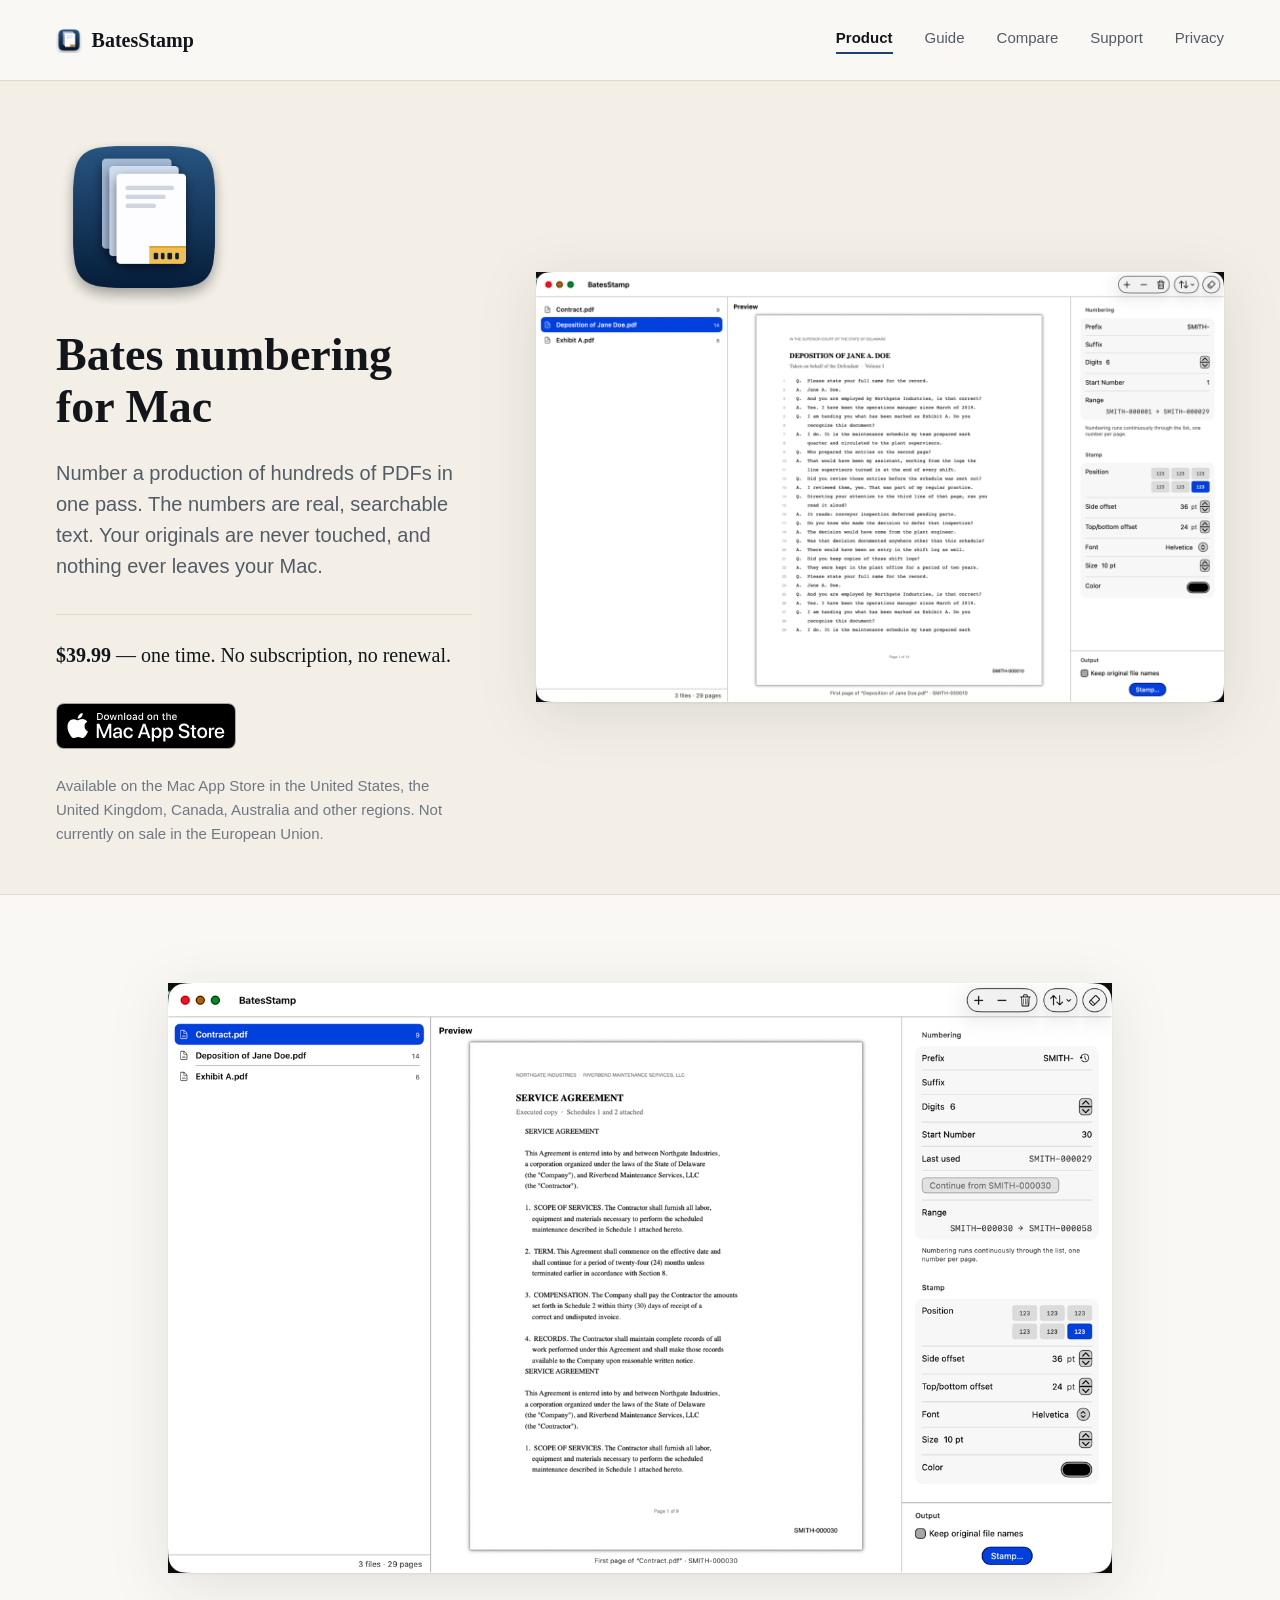
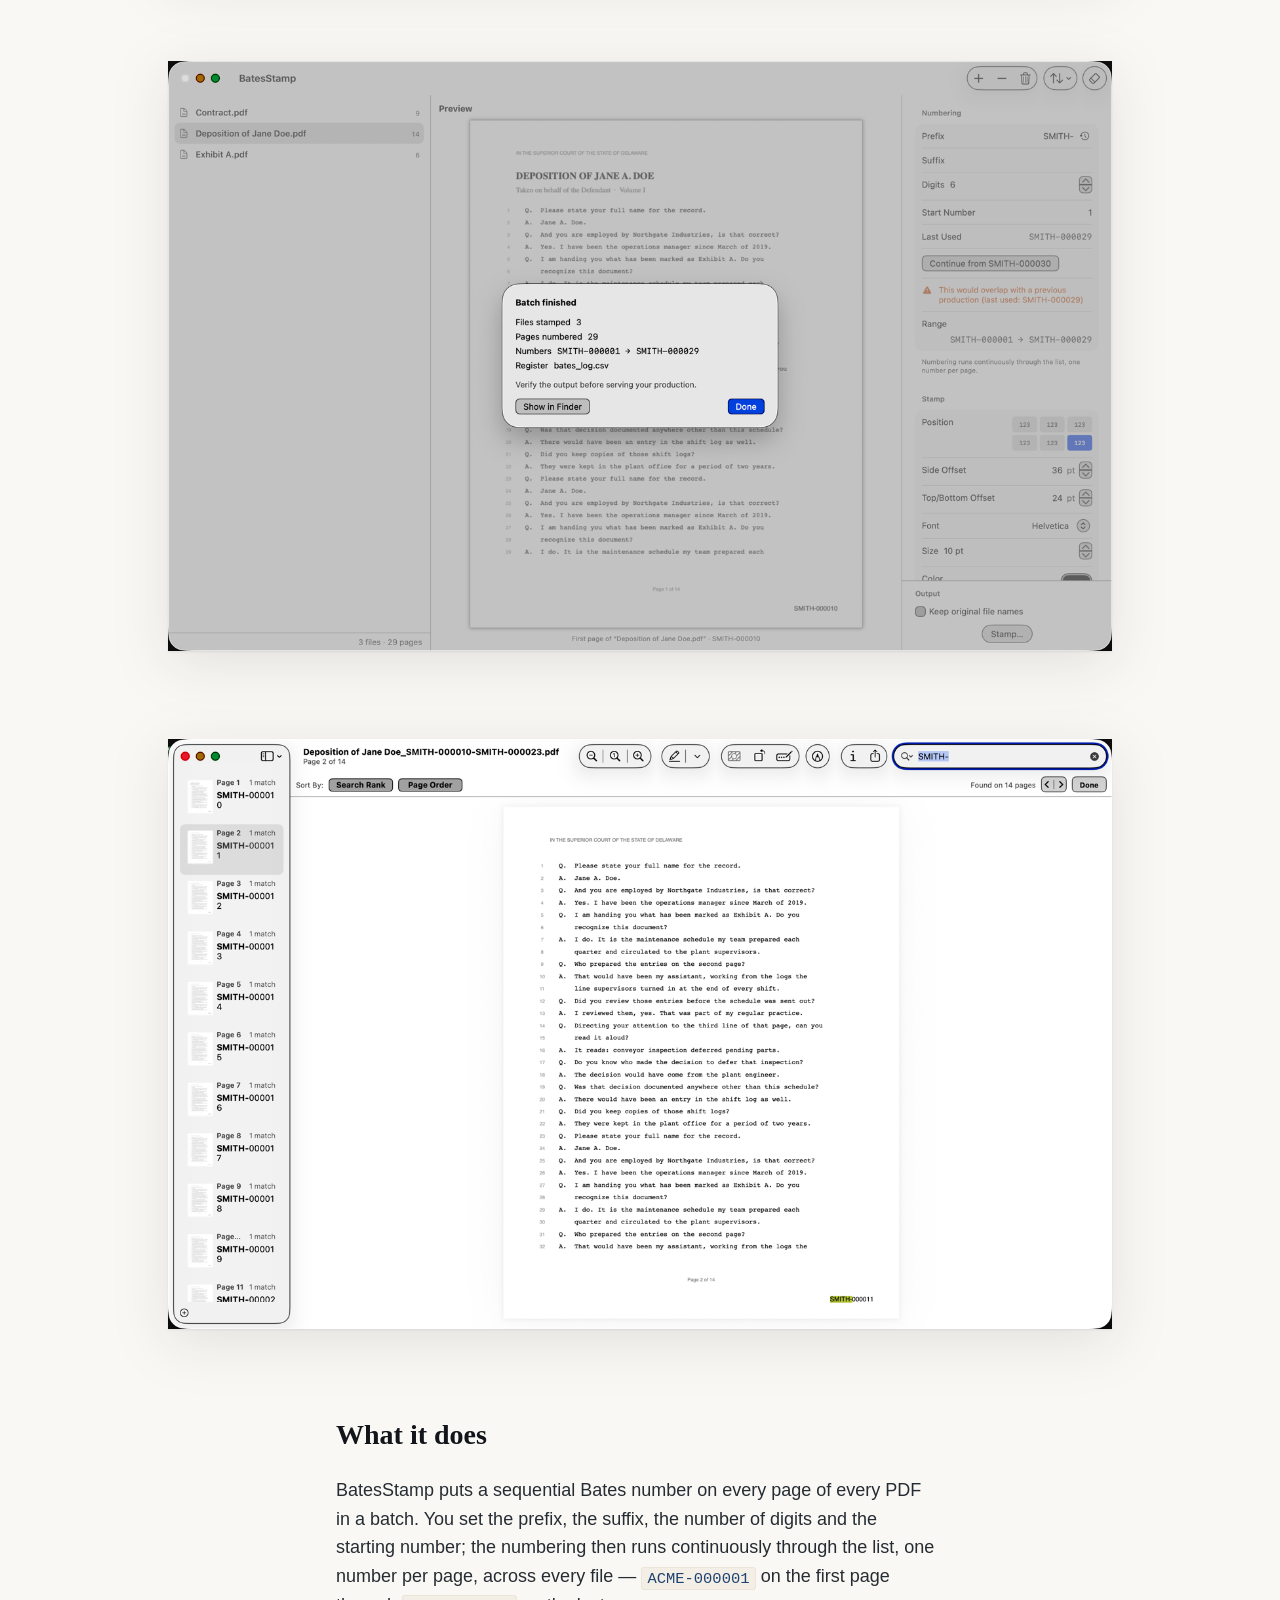
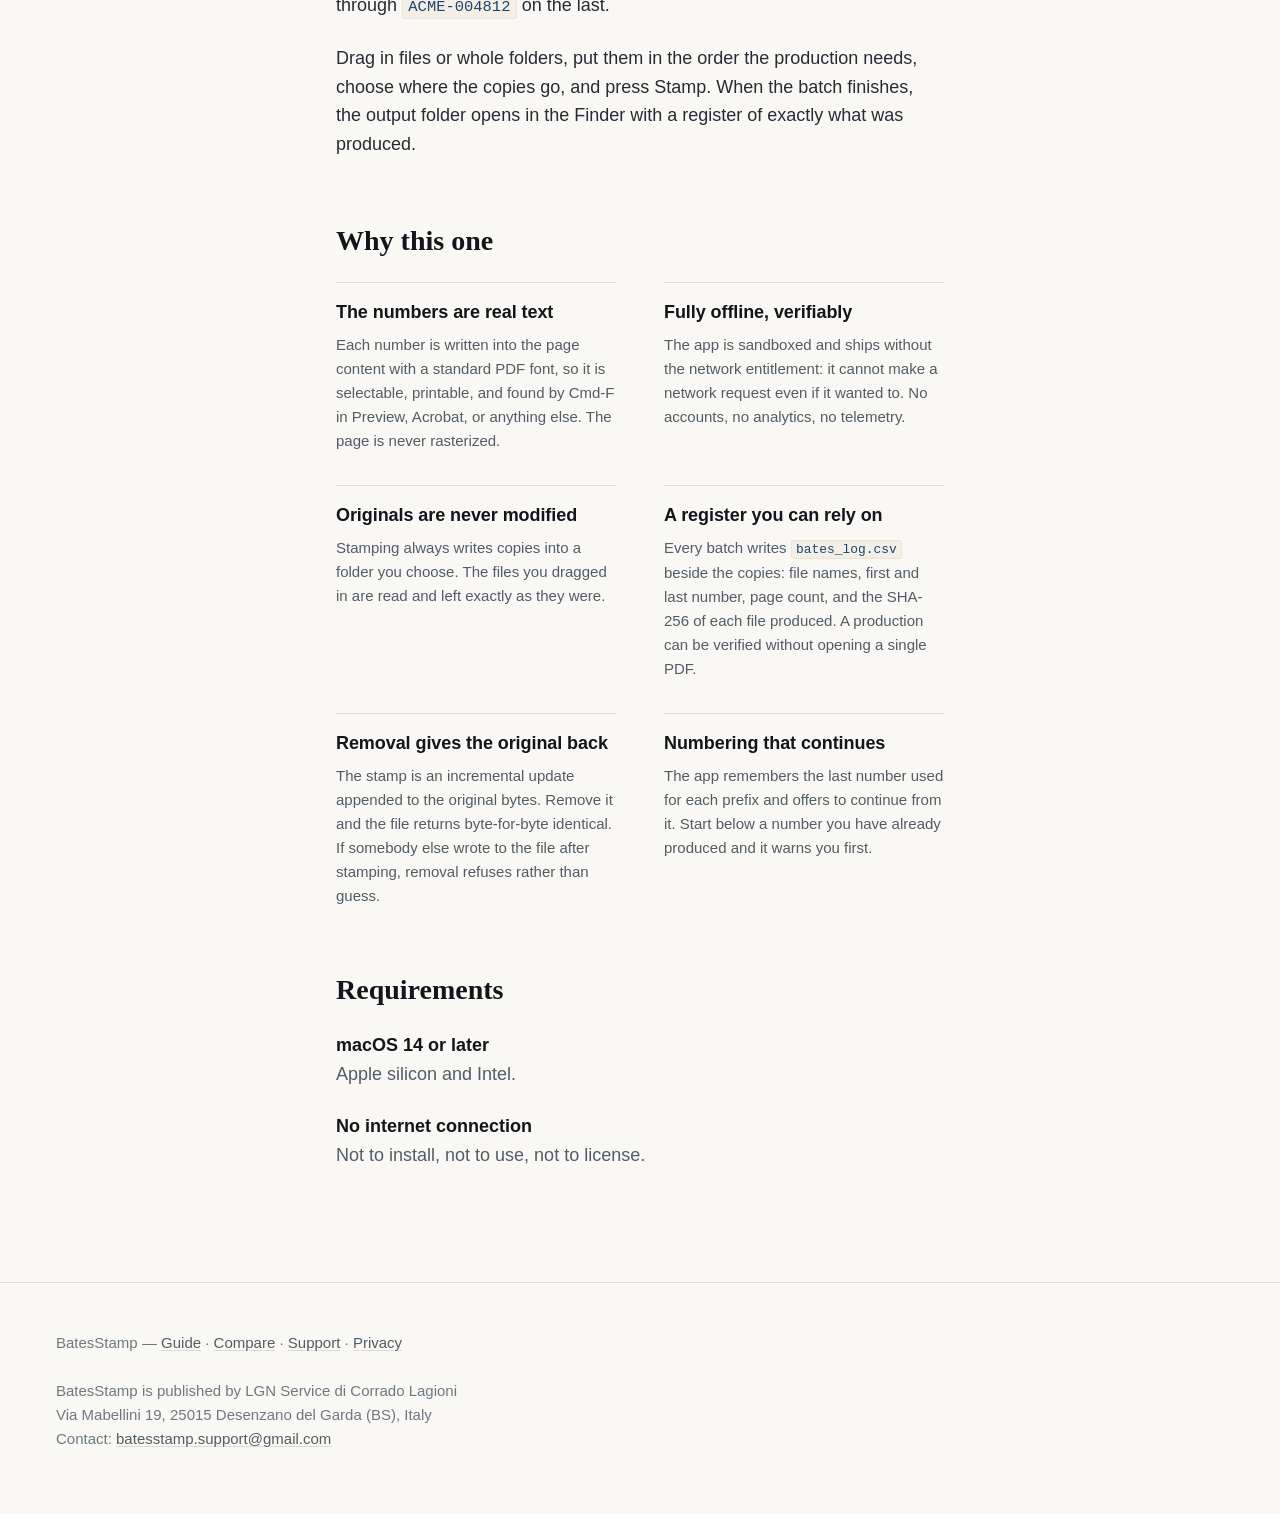
==== commit ea0e4c71: "Publish site: 2026-09-15" ====
--- a/index.html
+++ b/index.html
@@ -9,7 +9,7 @@
 <link rel="icon" href="icon.png" type="image/png">
 <link rel="stylesheet" href="style.css">
 </head>
-<body>
+<body class="home">
 
 <header class="site-header">
     <div class="wrap-wide">
@@ -30,7 +30,7 @@
         <div class="wrap-wide hero-grid">
 
             <div class="hero-text">
-                <img class="app-icon" src="icon.png" alt="The BatesStamp app icon" width="256" height="256">
+                <img class="app-icon" src="icon-512.png" alt="Bates Stamp app icon" width="512" height="512">
                 <h1>Bates numbering for Mac</h1>
                 <p class="lead">
                     Number a production of hundreds of PDFs in one pass. The numbers are
@@ -84,13 +84,13 @@
             the starting number; the numbering then runs continuously through the
             list, one number per page, across every file — <code>ACME-000001</code>
             on the first page through <code>ACME-004812</code> on the last.
-            </p>
+        </p>
         <p>
             Drag in files or whole folders, put them in the order the production
             needs, choose where the copies go, and press Stamp. When the batch
             finishes, the output folder opens in the Finder with a register of
             exactly what was produced.
-            </p>
+        </p>
     </section>
 
     <section class="block">
@@ -177,7 +177,7 @@
             BatesStamp is published by LGN Service di Corrado Lagioni<br>
             Via Mabellini 19, 25015 Desenzano del Garda (BS), Italy<br>
             Contact: <a href="mailto:batesstamp.support@gmail.com">batesstamp.support@gmail.com</a>
-            </p>
+        </p>
     </div>
 </footer>
 
--- a/style.css
+++ b/style.css
@@ -3,9 +3,10 @@
    the same promise the app does.
 
    The page is set the way a well-made document is set: a serif for the
-   headings, a sans for the text, a warm paper rather than a screen white, and
-   one colour — the navy from the app's icon — carrying every piece of
-   structure. Gold is kept back for one job only: the focus ring. */
+   headings, a sans for the text, and one colour — the navy from the app's icon
+   — carrying every piece of structure. Light reads off a warm paper, dark off
+   a night blue mixed down from that same navy; neither is a flat white or a
+   flat black. Gold is kept back for one job only: the focus ring. */
 
 :root {
     --font-serif: Charter, "Bitstream Charter", "Iowan Old Style",
@@ -55,35 +56,58 @@
     --shadow-1: rgba(18, 22, 26, 0.07);
     --shadow-2: rgba(18, 22, 26, 0.10);
     --edge:     rgba(18, 22, 26, 0.22);
-}
+
+    --hero-bg:   var(--surface);
+    --page-wash: none;
+}
+
+/* Dark: a night blue mixed down from the icon's navy, never a flat black. The
+   surfaces sit a step lighter than the page and are drawn with a low-opacity
+   hairline rather than a shadow, which on a dark ground reads as dirt. Every
+   text colour below clears WCAG AA against the page, against the surfaces and
+   against the brightest point of the hero wash. */
 
 @media (prefers-color-scheme: dark) {
     :root {
-        --bg:       #15181c;
-        --surface:  #1c2026;
-        --line:     #2c323a;
-        --line-soft:#242931;
-
-        --ink:      #f1eee8;
-        --text:     #e2e0da;
-        --text-2:   #a6adb5;
-        --text-3:   #838c95;
-
-        --navy:     #9cbde3;
-        --navy-2:   #bcd4ef;
-        --navy-soft:rgba(156, 189, 227, 0.36);
+        --bg:       #0e1524;
+        --surface:  #162034;
+        --line:     rgba(154, 184, 228, 0.18);
+        --line-soft:rgba(154, 184, 228, 0.11);
+
+        --ink:      #f2f0ec;
+        --text:     #e8e6e1;   /* 14.6:1 — warm, not white */
+        --text-2:   #a8b2c4;   /*  8.5:1 */
+        --text-3:   #97a3b8;   /*  7.2:1 */
+
+        --navy:     #8fb6ee;   /*  8.8:1 — the icon's blue, opened up */
+        --navy-2:   #b0cdf5;
+        --navy-soft:rgba(143, 182, 238, 0.42);
 
         --gold:     #e7b54b;
 
-        --shadow-1: rgba(0, 0, 0, 0.36);
-        --shadow-2: rgba(0, 0, 0, 0.44);
-        --edge:     rgba(0, 0, 0, 0.55);
+        --shadow-1: rgba(0, 0, 0, 0.30);
+        --shadow-2: rgba(0, 0, 0, 0.38);
+        --edge:     rgba(186, 208, 240, 0.26);
+
+        /* No band behind the top of the home page here — a wash laid over the
+           page itself instead, so it runs behind the masthead too and has no
+           edge anywhere. At full strength it lands on #1b2d4c, the icon.s own
+           navy, and it is gone within 500px of the top of the page: well above
+           the first paragraph of running text. */
+        --hero-bg:   transparent;
+        --page-wash:
+            radial-gradient(75% 500px at 24% 0%,
+                rgba(43, 74, 125, 0.45) 0%,
+                rgba(43, 74, 125, 0) 72%);
     }
 }
 
 *, *::before, *::after { box-sizing: border-box; }
 
-html { -webkit-text-size-adjust: 100%; }
+html {
+    -webkit-text-size-adjust: 100%;
+    background: var(--bg);
+}
 
 body {
     margin: 0;
@@ -96,6 +120,15 @@
     -moz-osx-font-smoothing: grayscale;
 }
 
+/* The home page carries the wash; every other page is flat. It is laid on the
+   page rather than on the hero so that it runs behind the masthead as well and
+   has no edge for the eye to catch. */
+
+body.home {
+    background-image: var(--page-wash);
+    background-repeat: no-repeat;
+}
+
 /* --- Type --- */
 
 h1, h2 {
@@ -197,7 +230,6 @@
 .site-header {
     padding: var(--space-3) 0;
     border-bottom: 1px solid var(--line);
-    background: var(--bg);
 }
 
 .site-header .wrap-wide {
@@ -270,9 +302,9 @@
    and shows the application itself. Nothing is held back for later. --- */
 
 .hero {
-    background: var(--surface);
+    background: var(--hero-bg);
     border-bottom: 1px solid var(--line);
-    padding: var(--space-6) 0;
+    padding: var(--space-5) 0;
 }
 
 .hero-grid {
@@ -283,9 +315,11 @@
 
 .hero-text { min-width: 0; }
 
+/* The app icon leads the page. macOS icons carry their own shape and their
+   own shadow, so nothing is added here — no frame, no ring, no drop shadow. */
 .hero .app-icon {
-    width: 56px;
-    height: 56px;
+    width: 176px;
+    height: 176px;
     display: block;
     margin-bottom: var(--space-3);
 }
@@ -524,8 +558,12 @@
     .features { grid-template-columns: 1fr; gap: var(--space-3); }
     .gallery { padding: 0 var(--space-2); }
     .hero { padding: var(--space-5) 0; }
-    .hero .app-icon { width: 48px; height: 48px; }
     nav { gap: var(--space-1) var(--space-3); }
     table.compare th,
     table.compare td { padding: 0.7rem var(--space-1); }
 }
+
+/* Below 600px the icon steps down so it never crowds the title. */
+@media (max-width: 37.5rem) {
+    .hero .app-icon { width: 120px; height: 120px; }
+}
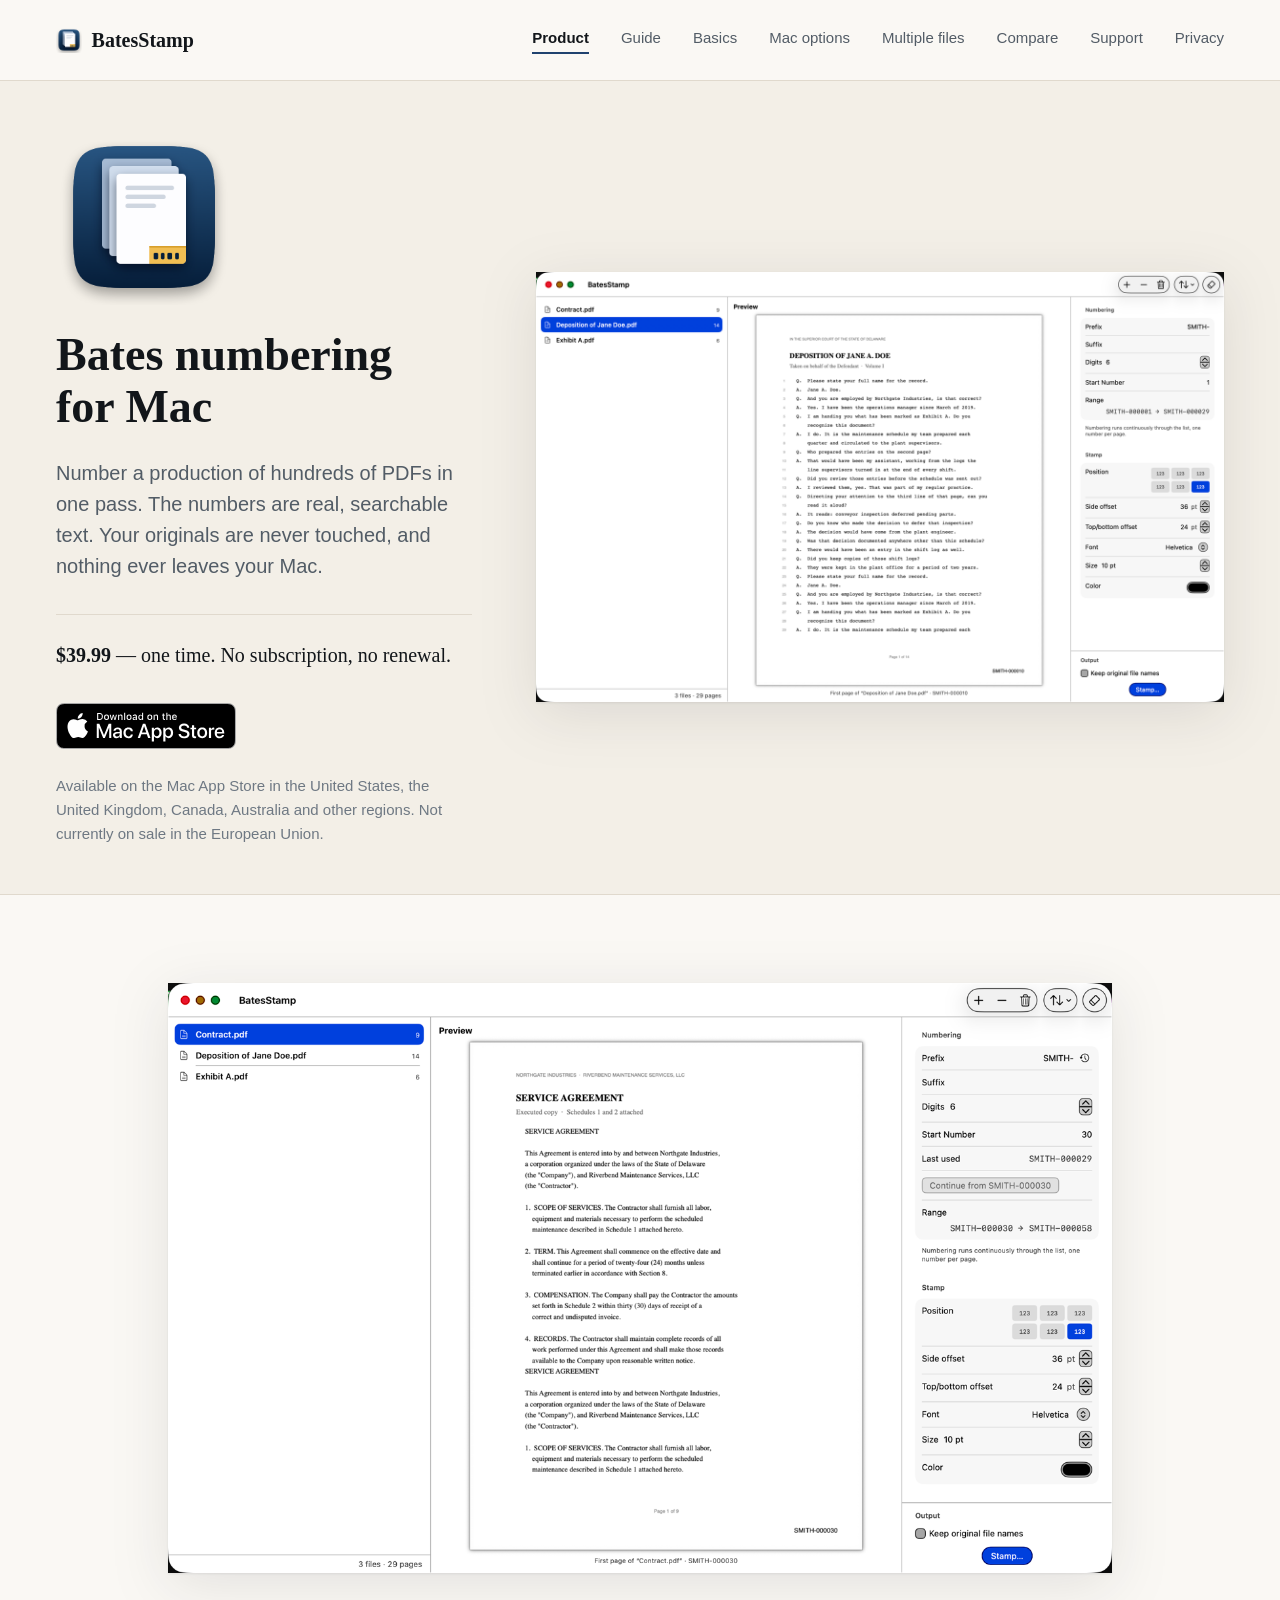
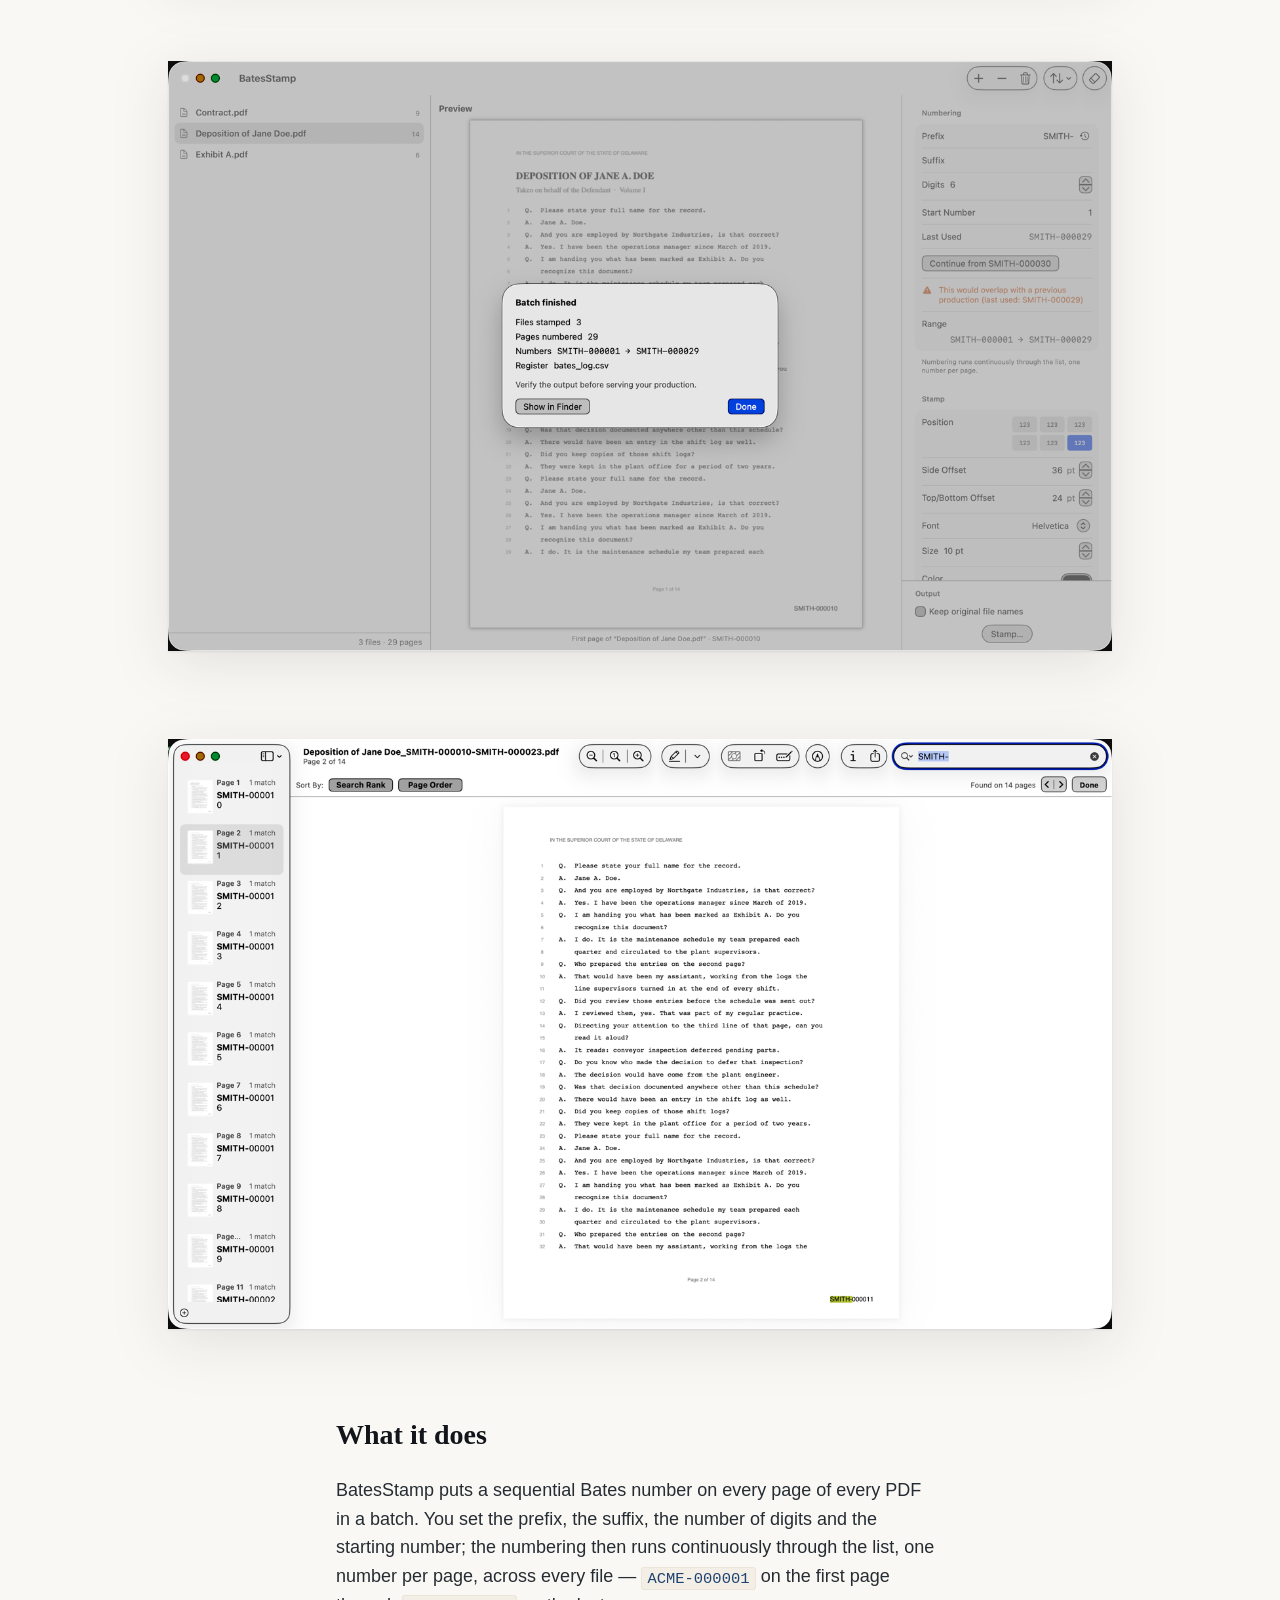
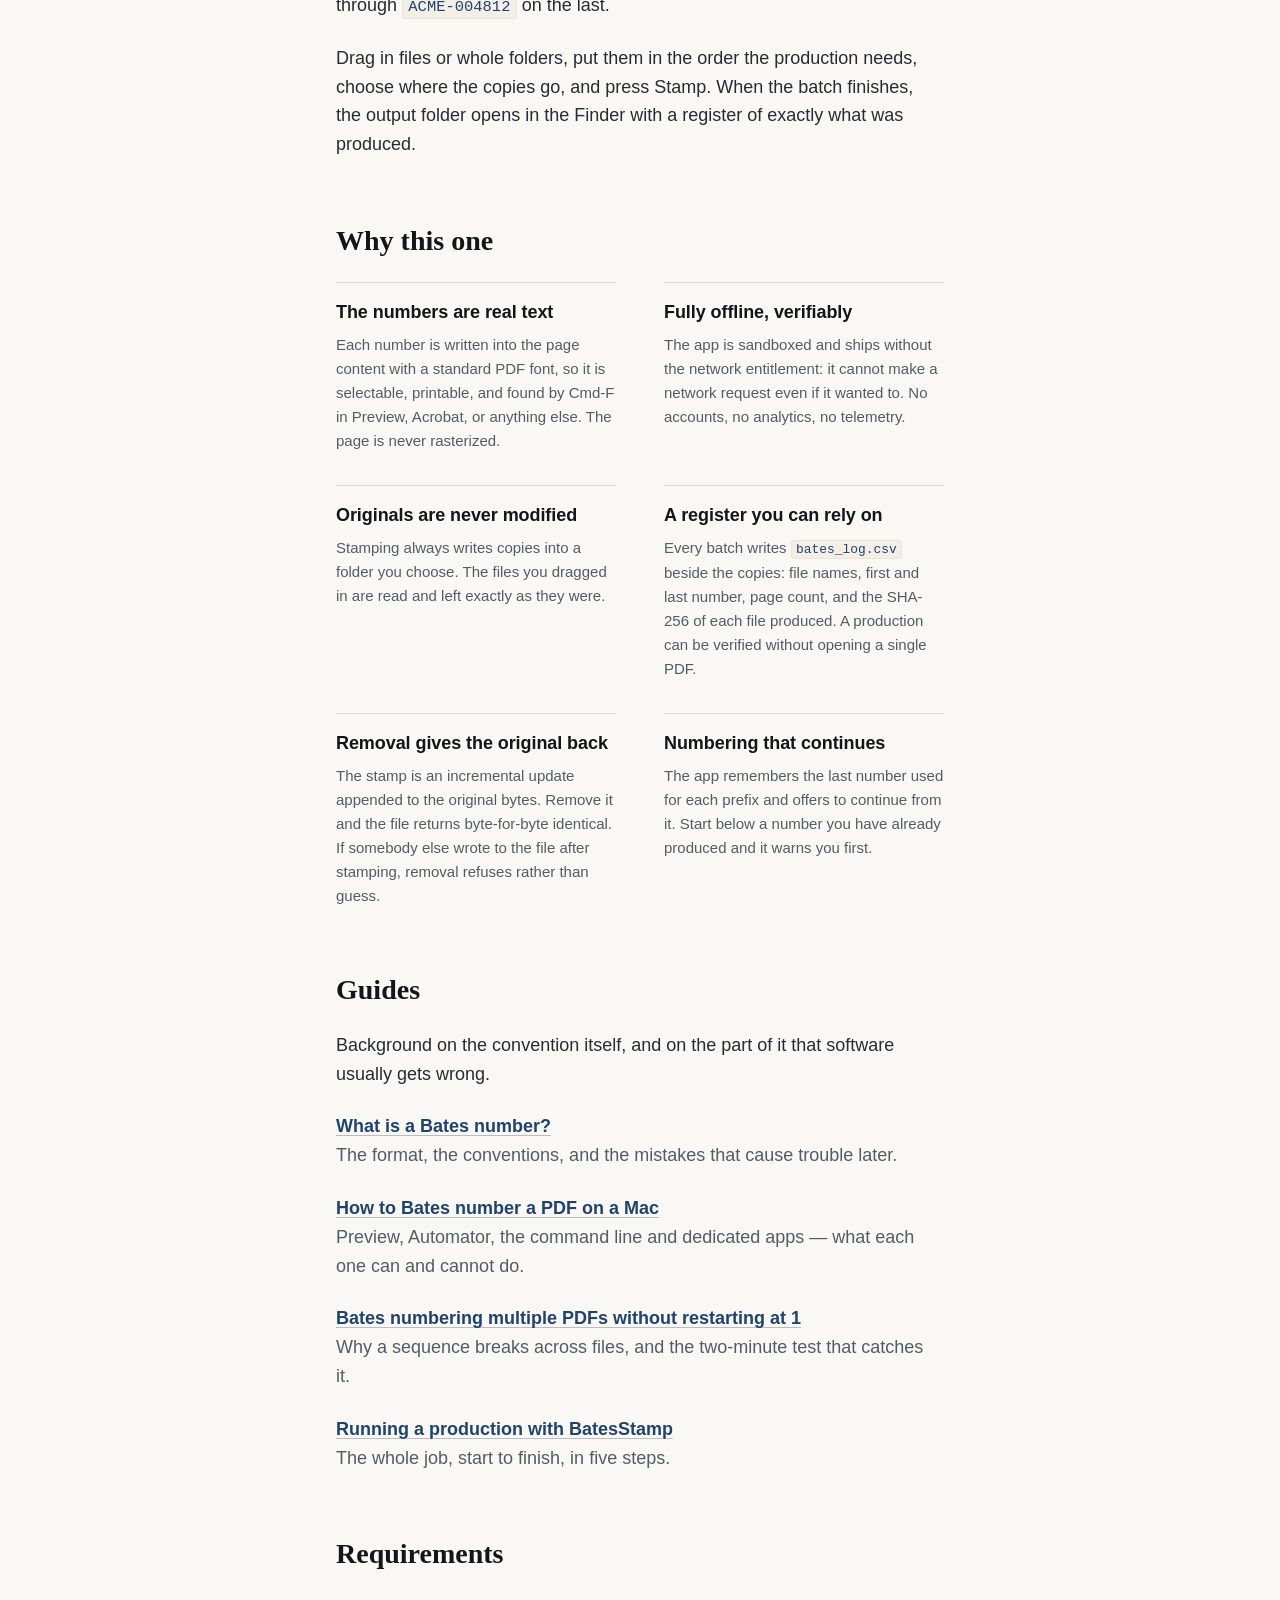
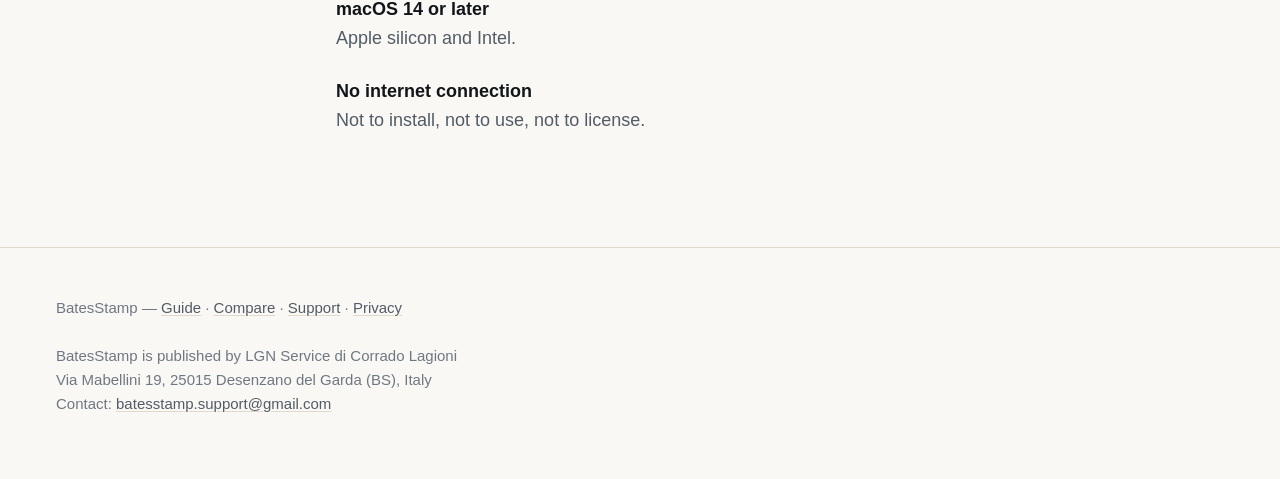
==== commit 2b6a1f72: "Publish site: 2026-09-15" ====
--- a/index.html
+++ b/index.html
@@ -17,6 +17,9 @@
         <nav>
             <a href="index.html" aria-current="page">Product</a>
             <a href="guide.html">Guide</a>
+            <a href="what-is-a-bates-number.html">Basics</a>
+            <a href="how-to-bates-number-pdf-mac.html">Mac options</a>
+            <a href="bates-numbering-multiple-files.html">Multiple files</a>
             <a href="compare.html">Compare</a>
             <a href="support.html">Support</a>
             <a href="privacy.html">Privacy</a>
@@ -157,6 +160,24 @@
     </section>
 
     <section class="block">
+        <h2>Guides</h2>
+        <p>
+            Background on the convention itself, and on the part of it that
+            software usually gets wrong.
+        </p>
+        <dl class="facts">
+            <dt><a href="what-is-a-bates-number.html">What is a Bates number?</a></dt>
+            <dd>The format, the conventions, and the mistakes that cause trouble later.</dd>
+            <dt><a href="how-to-bates-number-pdf-mac.html">How to Bates number a PDF on a Mac</a></dt>
+            <dd>Preview, Automator, the command line and dedicated apps — what each one can and cannot do.</dd>
+            <dt><a href="bates-numbering-multiple-files.html">Bates numbering multiple PDFs without restarting at 1</a></dt>
+            <dd>Why a sequence breaks across files, and the two-minute test that catches it.</dd>
+            <dt><a href="guide.html">Running a production with BatesStamp</a></dt>
+            <dd>The whole job, start to finish, in five steps.</dd>
+        </dl>
+    </section>
+
+    <section class="block">
         <h2>Requirements</h2>
         <dl class="facts">
             <dt>macOS 14 or later</dt>
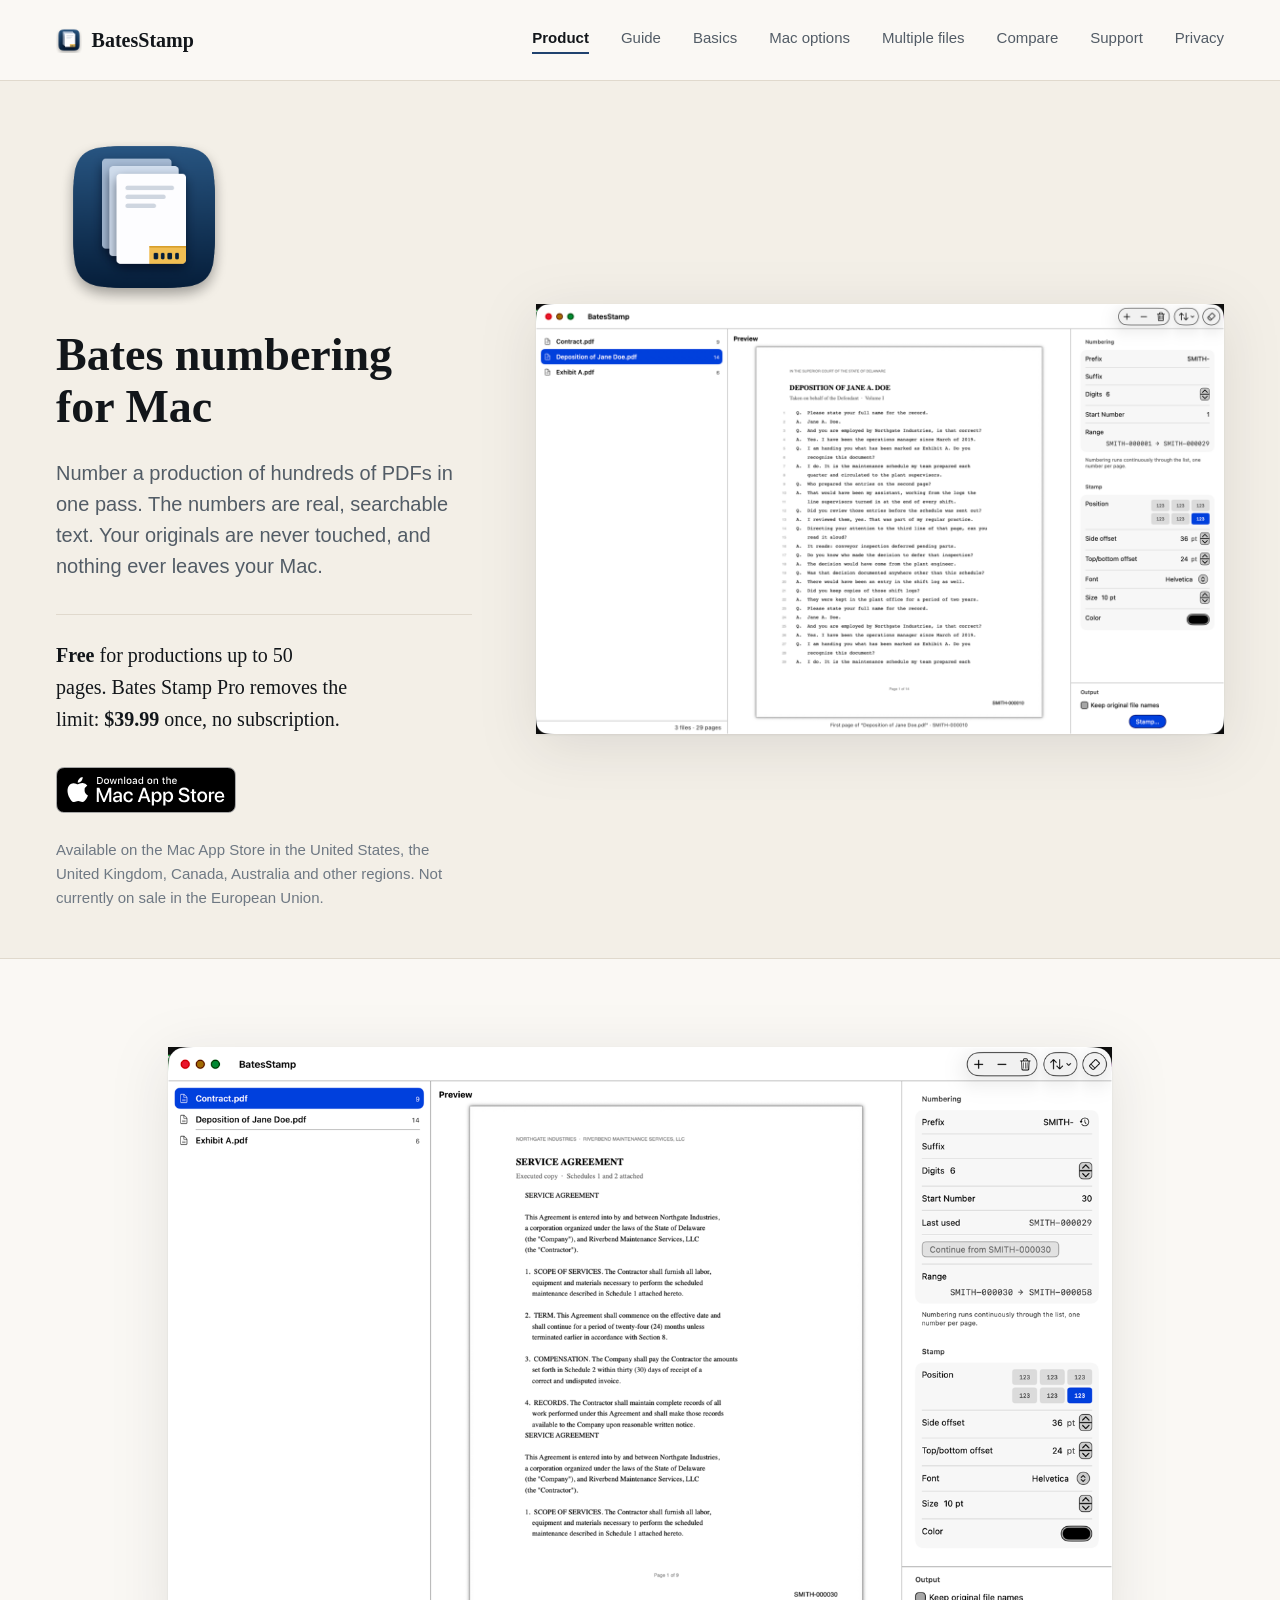
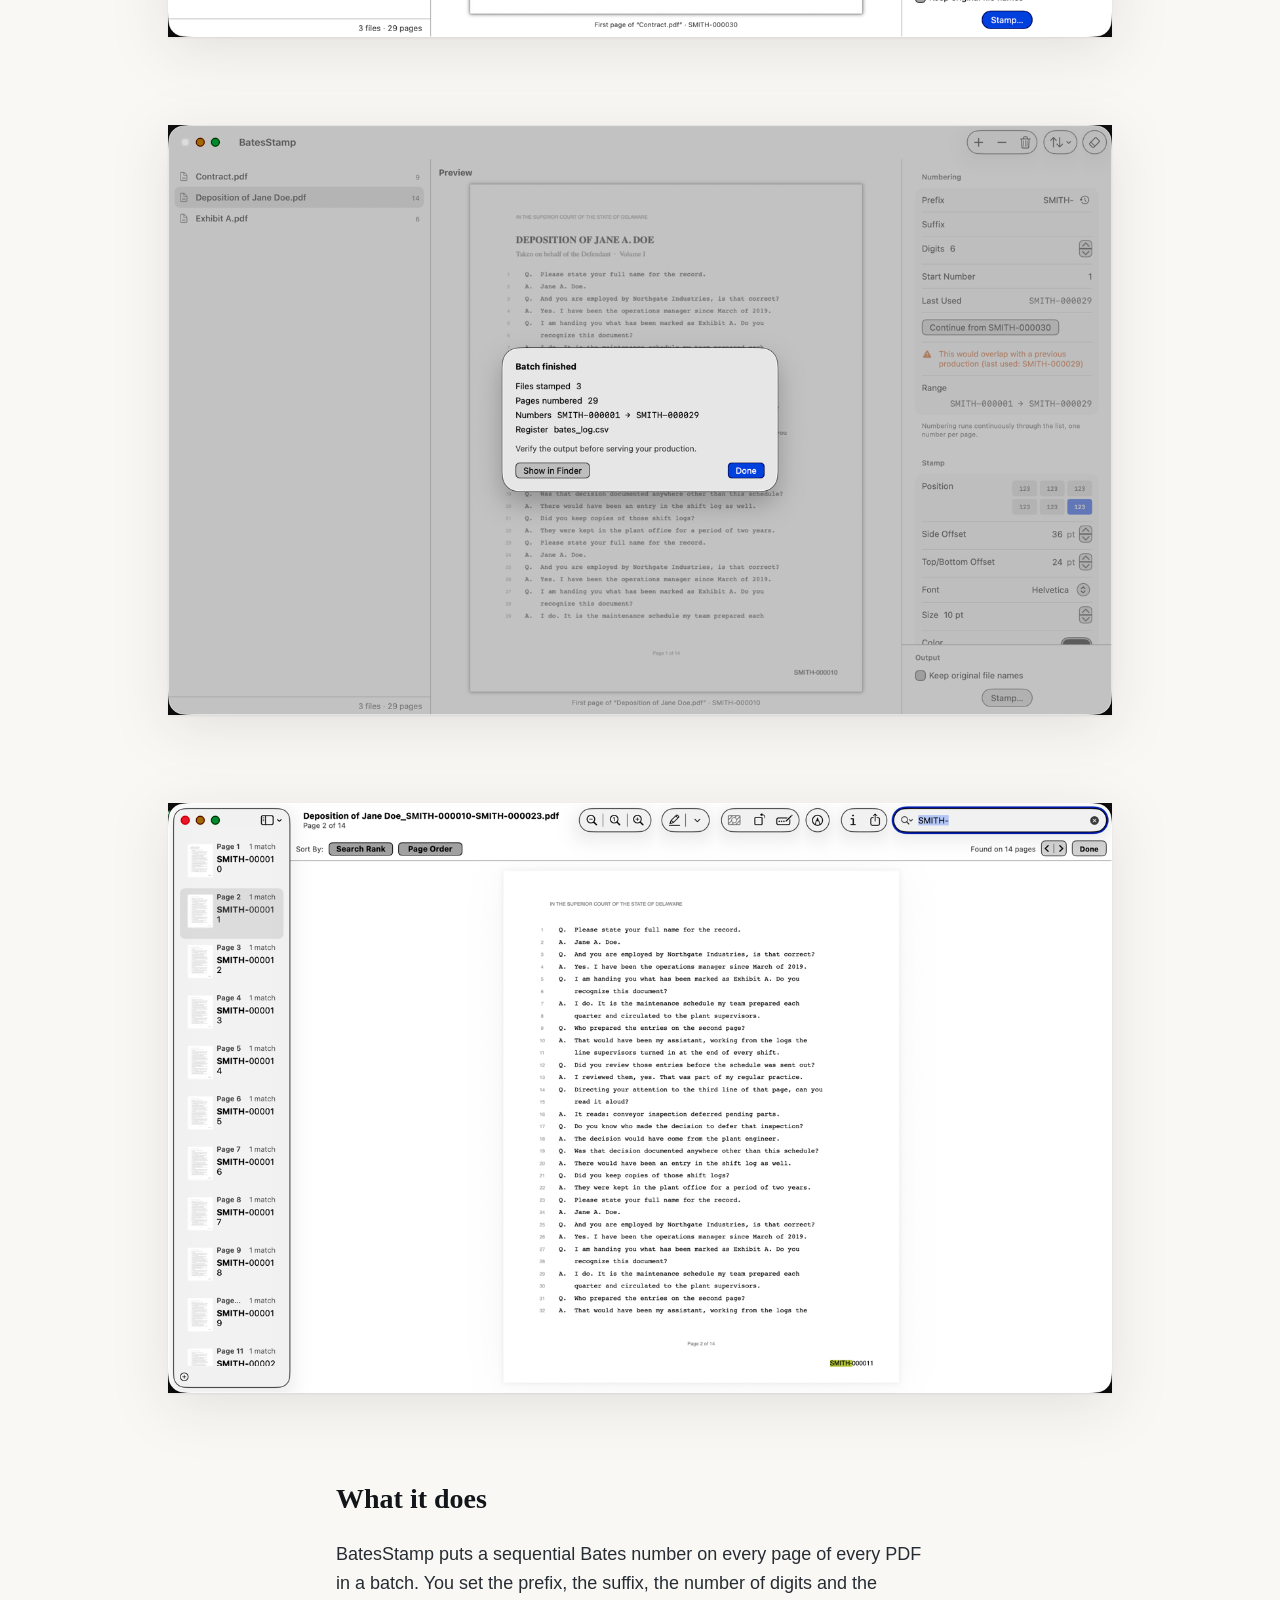
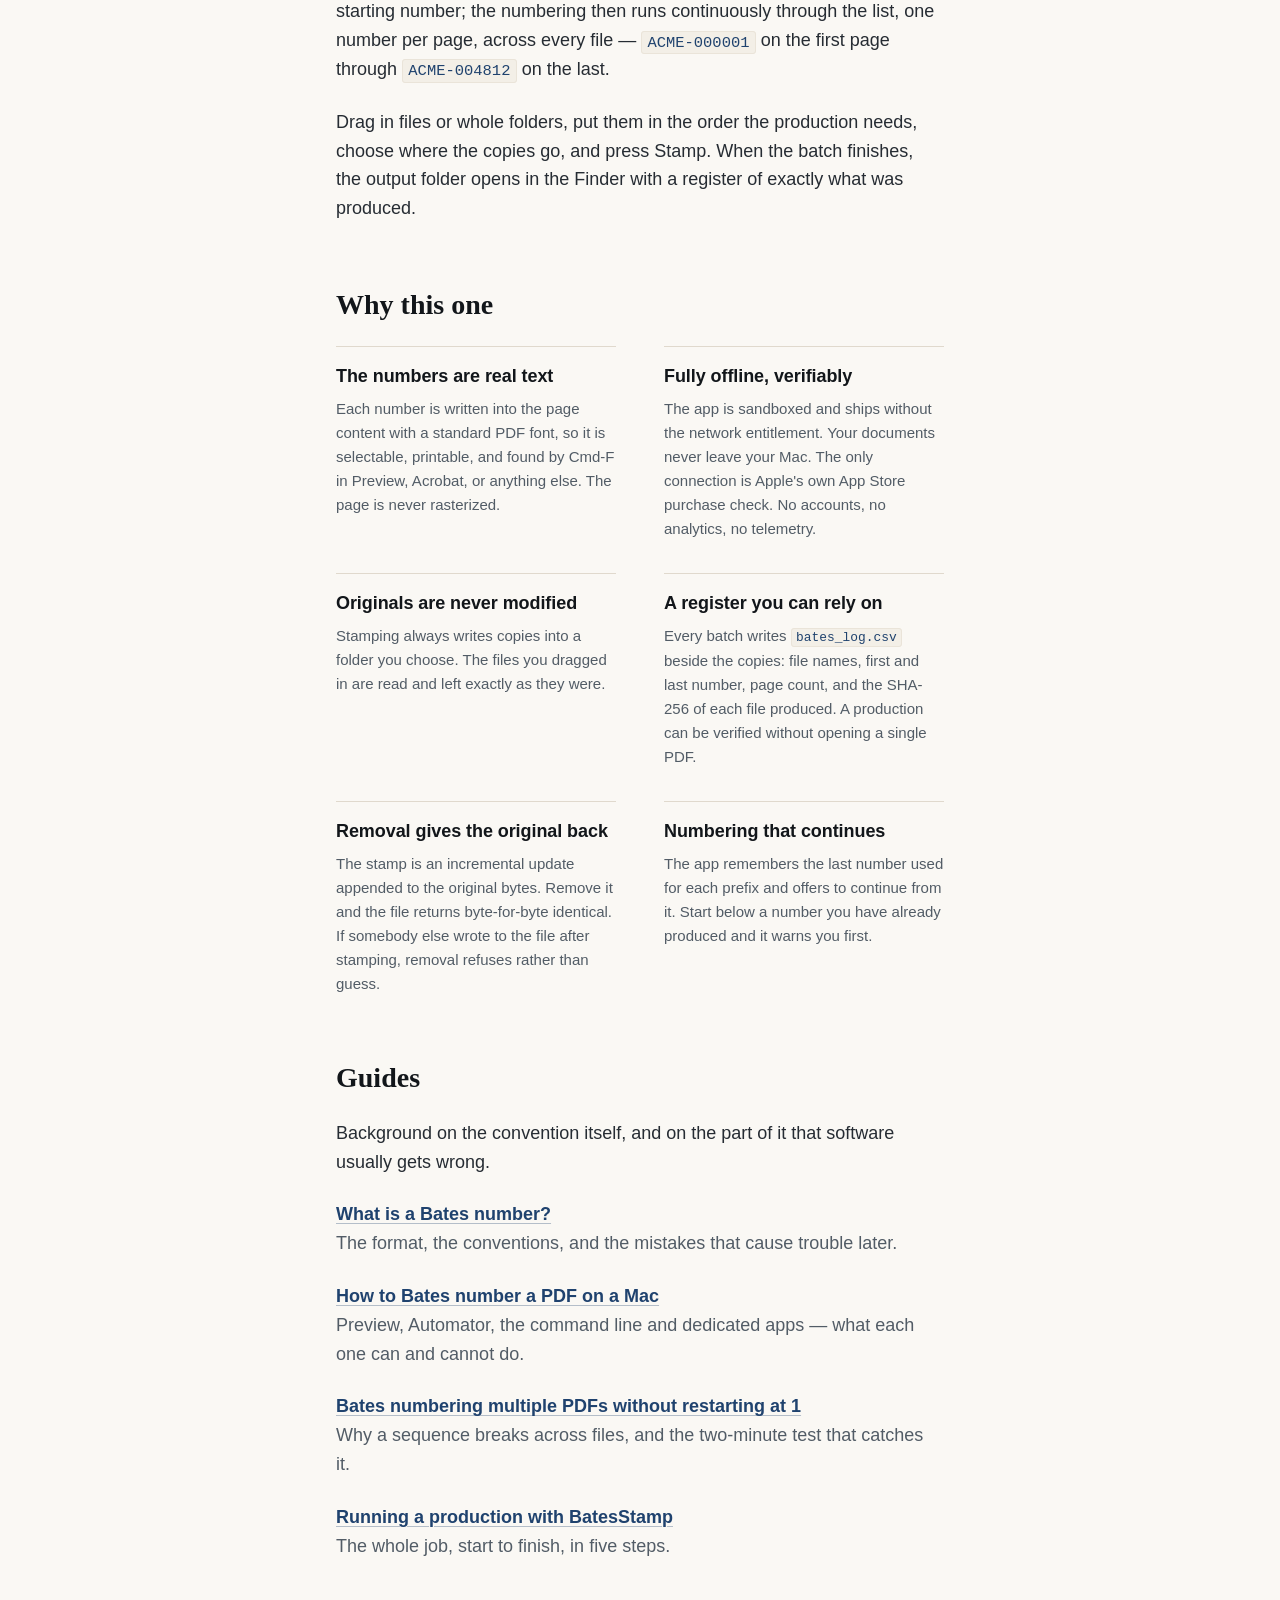
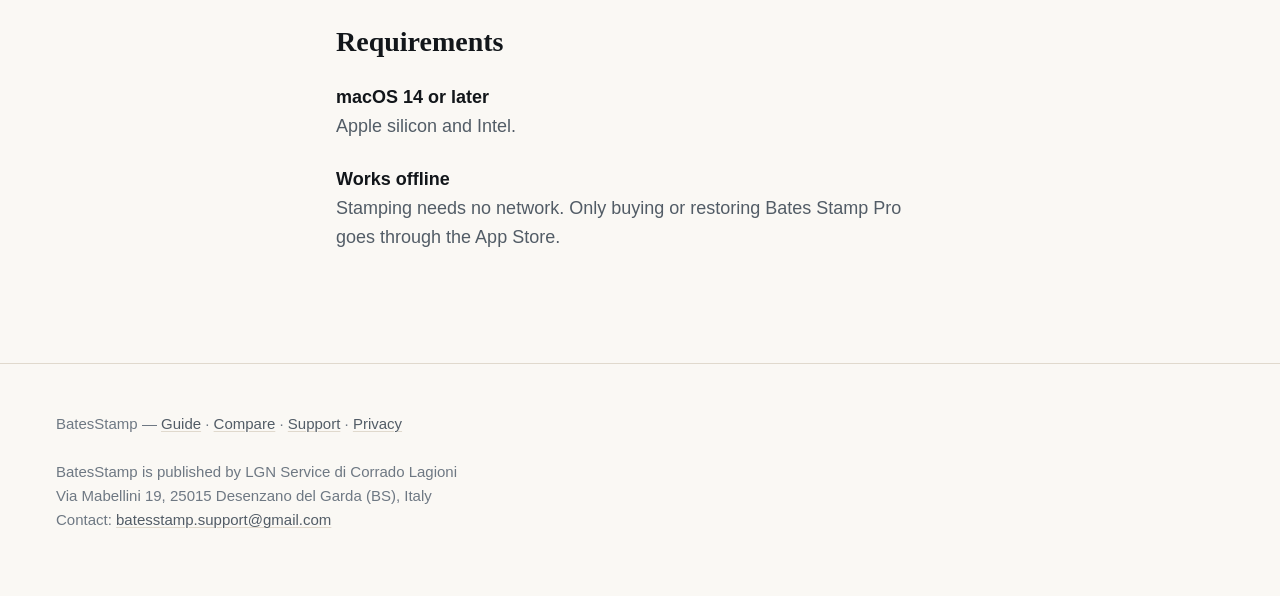
==== commit 14fb634b: "Publish site: 2026-10-26" ====
--- a/index.html
+++ b/index.html
@@ -4,7 +4,7 @@
 <meta charset="utf-8">
 <meta name="viewport" content="width=device-width, initial-scale=1">
 <title>BatesStamp — Bates numbering for Mac</title>
-<meta name="description" content="Native macOS app that applies Bates numbering to batches of PDFs. Searchable numbers, fully offline, one-time purchase.">
+<meta name="description" content="Native macOS app that applies Bates numbering to batches of PDFs. Searchable numbers, fully offline. Free for productions up to 50 pages; Bates Stamp Pro is a one-time purchase.">
 <meta name="google-site-verification" content="0Fkn_wu-noSVgcpJXr1SHPMTS2Ft7W7g7rR6c6q0I0M" />
 <link rel="icon" href="icon.png" type="image/png">
 <link rel="stylesheet" href="style.css">
@@ -40,7 +40,7 @@
                     real, searchable text. Your originals are never touched, and nothing
                     ever leaves your Mac.
                 </p>
-                <p class="price"><span><strong>$39.99</strong> — one time. No subscription, no renewal.</span></p>
+                <p class="price"><span><strong>Free</strong> for productions up to 50 pages. Bates Stamp Pro removes the limit: <strong>$39.99</strong> once, no subscription.</span></p>
 
                 <p class="store">
                     <a class="store-badge" href="https://apps.apple.com/us/app/bates-stamp-pdf-numbering/id6811325879">
@@ -114,8 +114,9 @@
                 <h3>Fully offline, verifiably</h3>
                 <p>
                     The app is sandboxed and ships without the network
-                    entitlement: it cannot make a network request even if it
-                    wanted to. No accounts, no analytics, no telemetry.
+                    entitlement. Your documents never leave your Mac. The only
+                    connection is Apple's own App Store purchase check. No
+                    accounts, no analytics, no telemetry.
                 </p>
             </div>
 
@@ -182,8 +183,8 @@
         <dl class="facts">
             <dt>macOS 14 or later</dt>
             <dd>Apple silicon and Intel.</dd>
-            <dt>No internet connection</dt>
-            <dd>Not to install, not to use, not to license.</dd>
+            <dt>Works offline</dt>
+            <dd>Stamping needs no network. Only buying or restoring Bates Stamp Pro goes through the App Store.</dd>
         </dl>
     </section>
 
